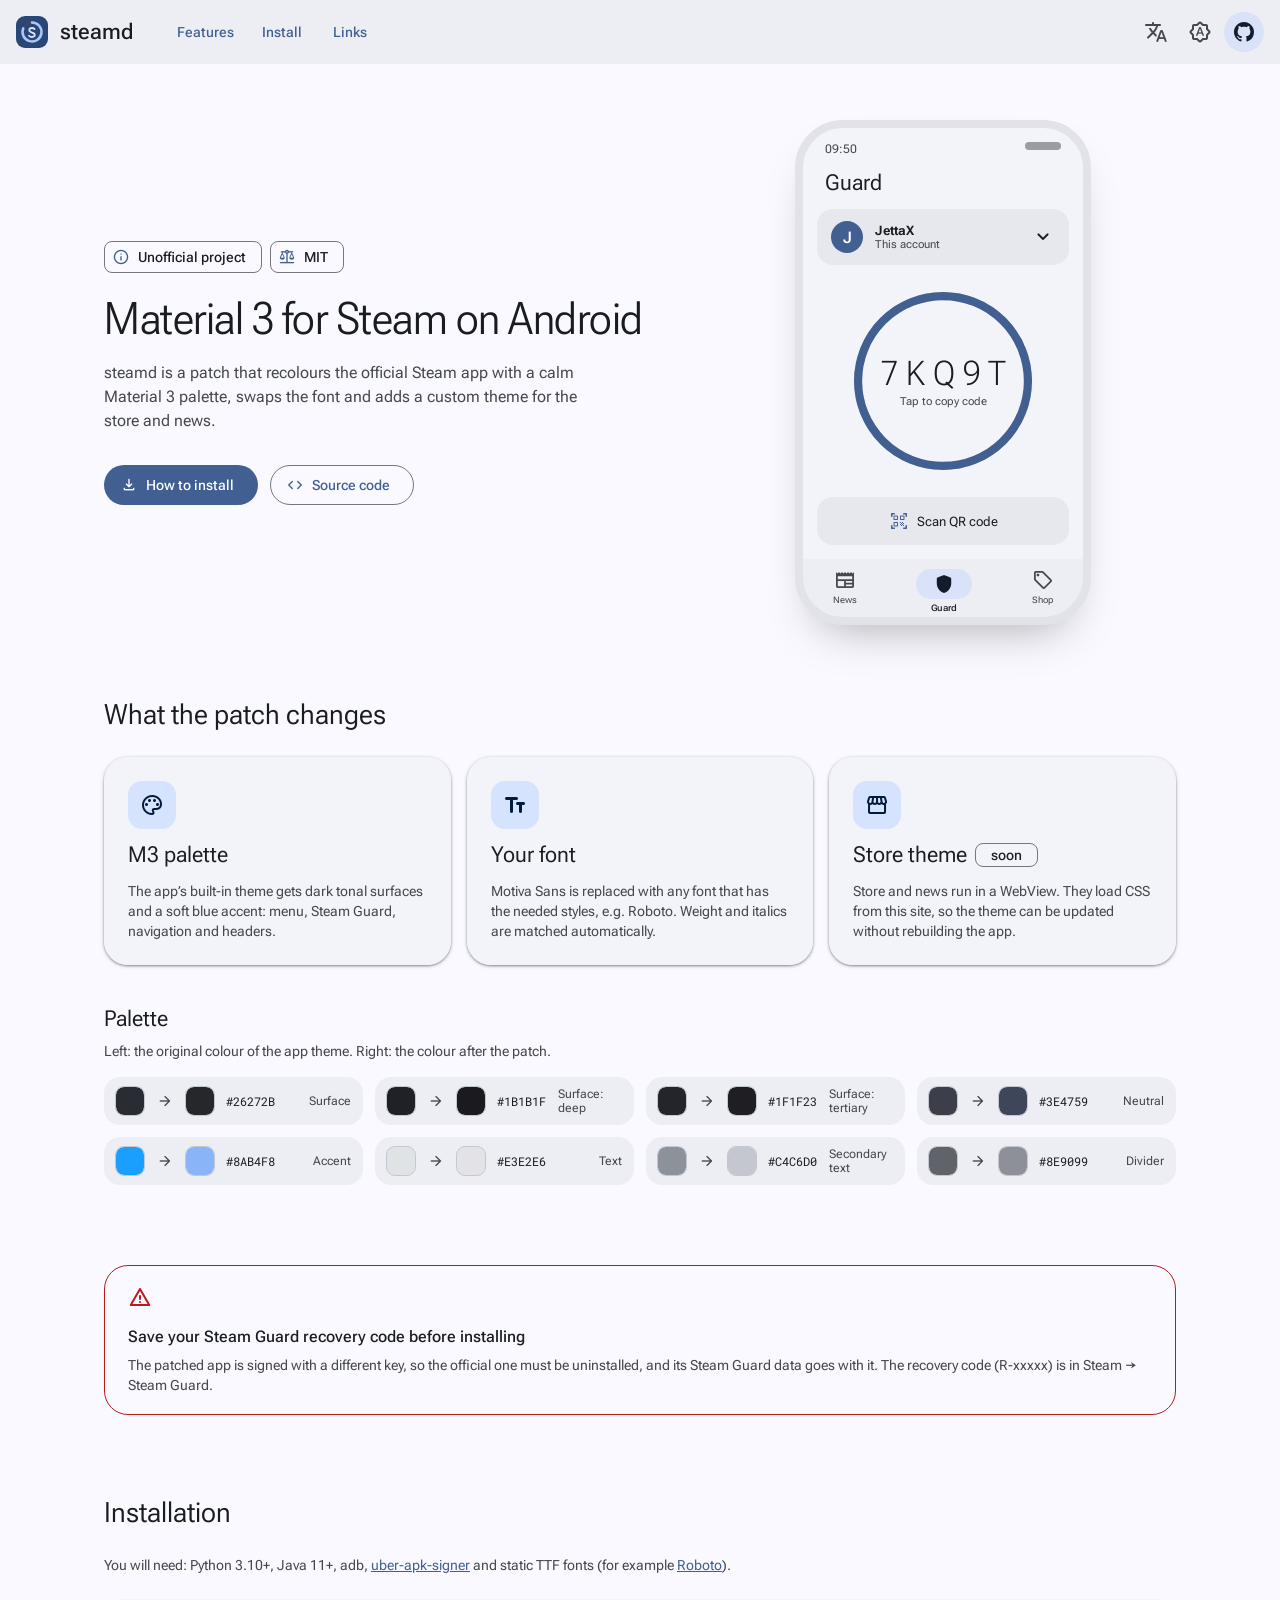
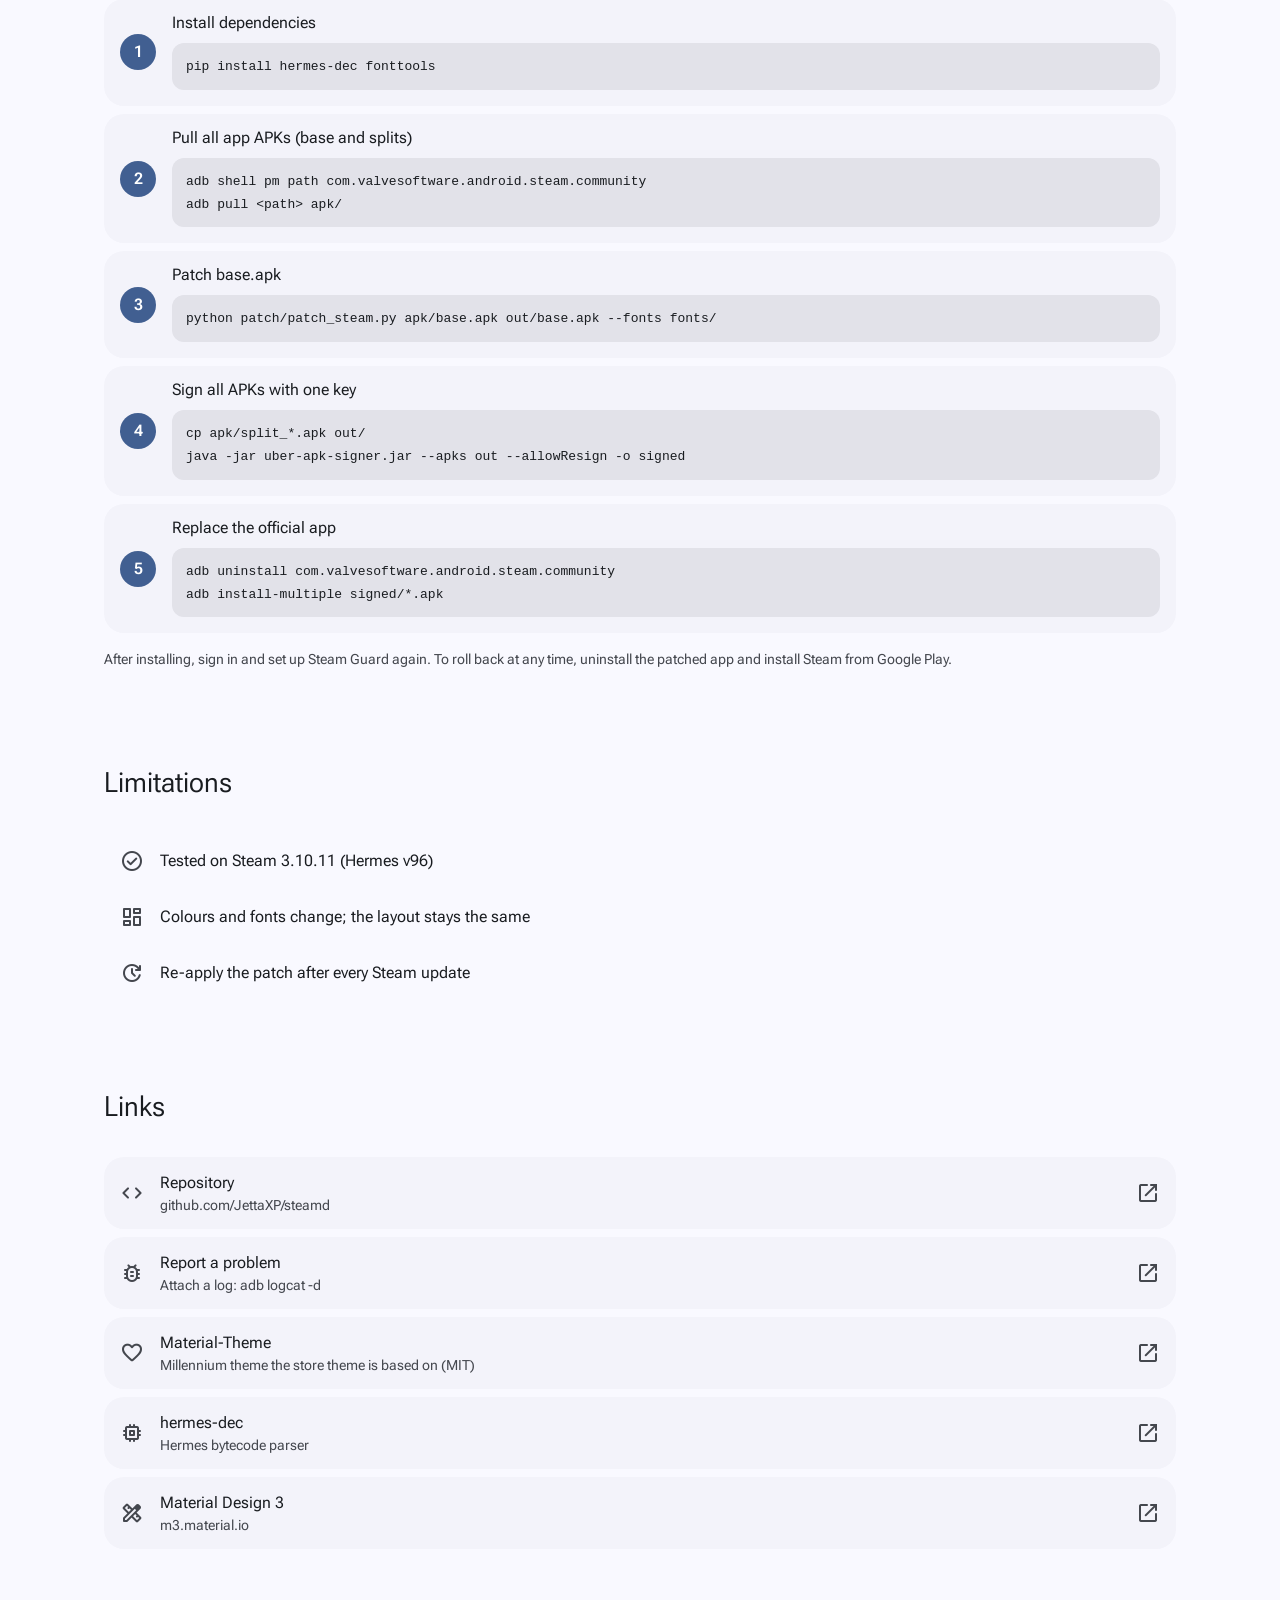
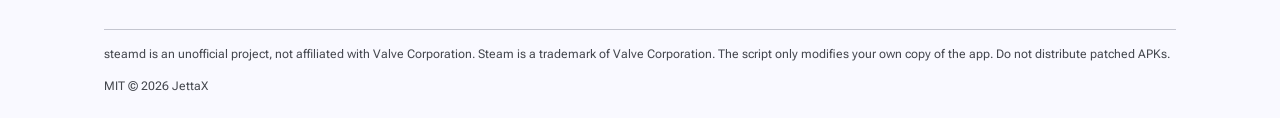
==== index.html @ 38b65659 "Add project website on Material Web components - index.html: hero, features, palette preview, instal" ====
<!doctype html>
<html lang="ru" data-theme="system">
<head>
  <meta charset="utf-8">
  <meta name="viewport" content="width=device-width, initial-scale=1">
  <title>steamd — Material 3 для Steam на Android</title>
  <meta name="description" content="Неофициальный патч темы Material 3 для Android-приложения Steam: палитра, шрифты и тема магазина.">
  <meta name="theme-color" content="#111318" media="(prefers-color-scheme: dark)">
  <meta name="theme-color" content="#f9f9ff" media="(prefers-color-scheme: light)">
  <link rel="icon" href="assets/icon.svg" type="image/svg+xml">

  <link rel="preconnect" href="https://fonts.googleapis.com">
  <link rel="preconnect" href="https://fonts.gstatic.com" crossorigin>
  <link rel="stylesheet" href="https://fonts.googleapis.com/css2?family=Roboto+Flex:opsz,wght@8..144,300..800&family=Roboto+Mono:wght@400;500&display=swap">
  <link rel="stylesheet" href="https://fonts.googleapis.com/css2?family=Material+Symbols+Rounded:opsz,wght,FILL,GRAD@20..48,300..500,0..1,0&display=block">
  <link rel="stylesheet" href="assets/site.css">

  <script>
    // Restore theme and language before first paint
    try {
      var t = localStorage.getItem('steamd-theme'); if (t) document.documentElement.dataset.theme = t;
      var l = localStorage.getItem('steamd-lang') || ((navigator.language || 'ru').slice(0, 2) === 'ru' ? 'ru' : 'en');
      document.documentElement.lang = l;
    } catch (e) {}
  </script>
  <script type="module" src="assets/site.js"></script>
</head>
<body>
  <header class="top-bar">
    <a class="brand" href="#top" aria-label="steamd">
      <img src="assets/icon.svg" alt="" width="32" height="32">
      <span>steamd</span>
    </a>
    <nav class="top-links" aria-label="Sections">
      <md-text-button href="#features" data-i18n="nav.features">Возможности</md-text-button>
      <md-text-button href="#install" data-i18n="nav.install">Установка</md-text-button>
      <md-text-button href="#links" data-i18n="nav.links">Ссылки</md-text-button>
    </nav>
    <div class="top-actions">
      <span class="anchor-wrap">
        <md-icon-button id="lang-btn" data-i18n-label="a11y.lang" aria-label="Язык">
          <md-icon>translate</md-icon>
        </md-icon-button>
        <md-menu id="lang-menu" anchor="lang-btn" positioning="popover">
          <md-menu-item data-lang="ru"><div slot="headline">Русский</div></md-menu-item>
          <md-menu-item data-lang="en"><div slot="headline">English</div></md-menu-item>
        </md-menu>
      </span>
      <span class="anchor-wrap">
        <md-icon-button id="theme-btn" data-i18n-label="a11y.theme" aria-label="Тема">
          <md-icon id="theme-icon">brightness_auto</md-icon>
        </md-icon-button>
        <md-menu id="theme-menu" anchor="theme-btn" positioning="popover">
          <md-menu-item data-theme-value="light"><md-icon slot="start">light_mode</md-icon><div slot="headline" data-i18n="theme.light">Светлая</div></md-menu-item>
          <md-menu-item data-theme-value="dark"><md-icon slot="start">dark_mode</md-icon><div slot="headline" data-i18n="theme.dark">Тёмная</div></md-menu-item>
          <md-menu-item data-theme-value="system"><md-icon slot="start">brightness_auto</md-icon><div slot="headline" data-i18n="theme.system">Как в системе</div></md-menu-item>
        </md-menu>
      </span>
      <md-filled-tonal-icon-button href="https://github.com/JettaXP/steamd" target="_blank" aria-label="GitHub">
        <svg class="gh" viewBox="0 0 16 16" aria-hidden="true"><path d="M8 0C3.58 0 0 3.58 0 8c0 3.54 2.29 6.53 5.47 7.59.4.07.55-.17.55-.38 0-.19-.01-.82-.01-1.49-2.01.37-2.53-.49-2.69-.94-.09-.23-.48-.94-.82-1.13-.28-.15-.68-.52-.01-.53.63-.01 1.08.58 1.23.82.72 1.21 1.87.87 2.33.66.07-.52.28-.87.51-1.07-1.78-.2-3.64-.89-3.64-3.95 0-.87.31-1.59.82-2.15-.08-.2-.36-1.02.08-2.12 0 0 .67-.21 2.2.82.64-.18 1.32-.27 2-.27.68 0 1.36.09 2 .27 1.53-1.04 2.2-.82 2.2-.82.44 1.1.16 1.92.08 2.12.51.56.82 1.27.82 2.15 0 3.07-1.87 3.75-3.65 3.95.29.25.54.73.54 1.48 0 1.07-.01 1.93-.01 2.2 0 .21.15.46.55.38A8.013 8.013 0 0016 8c0-4.42-3.58-8-8-8z"/></svg>
      </md-filled-tonal-icon-button>
    </div>
  </header>

  <main id="top">
    <!-- Hero -->
    <section class="hero">
      <div class="hero-text">
        <div class="chips">
          <md-assist-chip data-i18n="chip.unofficial" label="Неофициальный проект"><md-icon slot="icon">info</md-icon></md-assist-chip>
          <md-assist-chip label="MIT"><md-icon slot="icon">balance</md-icon></md-assist-chip>
        </div>
        <h1 class="md-typescale-display-medium" data-i18n="hero.title">Material 3 для Steam на Android</h1>
        <p class="md-typescale-body-large lead" data-i18n="hero.lead">
          steamd — патч, который перекрашивает официальное приложение Steam в спокойную палитру Material 3, меняет шрифт и подключает свою тему для магазина и новостей.
        </p>
        <div class="actions">
          <md-filled-button href="#install">
            <md-icon slot="icon">download</md-icon><span data-i18n="hero.install">Как установить</span>
          </md-filled-button>
          <md-outlined-button href="https://github.com/JettaXP/steamd" target="_blank">
            <md-icon slot="icon">code</md-icon><span data-i18n="hero.source">Исходный код</span>
          </md-outlined-button>
        </div>
      </div>

      <!-- Illustration: a phone drawn with M3 surfaces (no third-party assets) -->
      <div class="hero-art" aria-hidden="true">
        <div class="phone">
          <div class="phone-status"><span>09:50</span><span class="dots"></span></div>
          <div class="phone-title">Guard</div>
          <div class="phone-account">
            <span class="avatar">J</span>
            <span class="acc-text"><b>JettaX</b><small data-i18n="art.account">Этот аккаунт</small></span>
            <md-icon>expand_more</md-icon>
          </div>
          <div class="ring">
            <svg viewBox="0 0 120 120"><circle class="track" cx="60" cy="60" r="52"/><circle class="progress" cx="60" cy="60" r="52"/></svg>
            <div class="code"><span id="demo-code">7KQ9T</span><small data-i18n="art.copy">Нажмите, чтобы скопировать</small></div>
          </div>
          <div class="phone-action"><md-icon>qr_code_scanner</md-icon><span data-i18n="art.scan">Сканировать QR-код</span></div>
          <div class="phone-nav">
            <span><md-icon>newspaper</md-icon><small data-i18n="art.news">Новости</small></span>
            <span class="active"><i><md-icon>shield</md-icon></i><small>Guard</small></span>
            <span><md-icon>sell</md-icon><small data-i18n="art.shop">Магазин</small></span>
          </div>
        </div>
      </div>
    </section>

    <!-- Features -->
    <section id="features" class="section">
      <h2 class="md-typescale-headline-medium" data-i18n="features.title">Что меняет патч</h2>
      <div class="grid">
        <md-elevated-card class="feature">
          <md-icon class="feature-icon">palette</md-icon>
          <h3 class="md-typescale-title-large" data-i18n="f1.title">Палитра M3</h3>
          <p class="md-typescale-body-medium" data-i18n="f1.text">Встроенная тема приложения получает тёмные поверхности и мягкий голубой акцент. Меняются меню, Steam Guard, навигация и шапки.</p>
        </md-elevated-card>
        <md-elevated-card class="feature">
          <md-icon class="feature-icon">text_fields</md-icon>
          <h3 class="md-typescale-title-large" data-i18n="f2.title">Свой шрифт</h3>
          <p class="md-typescale-body-medium" data-i18n="f2.text">Motiva Sans заменяется любым шрифтом с нужными начертаниями, например Roboto. Насыщенность и курсив подбираются автоматически.</p>
        </md-elevated-card>
        <md-elevated-card class="feature">
          <md-icon class="feature-icon">storefront</md-icon>
          <h3 class="md-typescale-title-large"><span data-i18n="f3.title">Тема магазина</span> <md-assist-chip class="soon" data-i18n="f3.soon" label="скоро"></md-assist-chip></h3>
          <p class="md-typescale-body-medium" data-i18n="f3.text">Магазин и новости открываются в WebView. В них подгружается CSS с этого сайта, поэтому тему можно обновлять без пересборки приложения.</p>
        </md-elevated-card>
      </div>

      <h3 class="md-typescale-title-large sub" data-i18n="palette.title">Палитра</h3>
      <p class="md-typescale-body-medium muted" data-i18n="palette.text">Слева исходный цвет темы приложения, справа цвет после патча.</p>
      <div class="palette" id="palette"></div>
    </section>

    <!-- Warning -->
    <section class="section">
      <md-outlined-card class="warning">
        <md-icon>warning</md-icon>
        <div>
          <h3 class="md-typescale-title-medium" data-i18n="warn.title">Перед установкой запишите код восстановления Steam Guard</h3>
          <p class="md-typescale-body-medium" data-i18n="warn.text">Пропатченное приложение подписано другим ключом, поэтому официальное нужно удалить. Вместе с ним удаляются данные Steam Guard. Код восстановления (R-xxxxx) находится в Steam → Steam Guard.</p>
        </div>
      </md-outlined-card>
    </section>

    <!-- Install -->
    <section id="install" class="section">
      <h2 class="md-typescale-headline-medium" data-i18n="install.title">Установка</h2>
      <p class="md-typescale-body-medium muted">
        <span data-i18n="install.req">Понадобятся:</span>
        Python 3.10+, Java 11+, adb, <a href="https://github.com/patrickfav/uber-apk-signer/releases" target="_blank">uber-apk-signer</a>
        <span data-i18n="install.fonts">и статические TTF-шрифты (например,</span>
        <a href="https://fonts.google.com/specimen/Roboto" target="_blank">Roboto</a>).
      </p>
      <md-list class="steps">
        <md-list-item>
          <span slot="start" class="step-num">1</span>
          <div slot="headline" data-i18n="s1">Установить зависимости</div>
          <pre slot="supporting-text"><code>pip install hermes-dec fonttools</code></pre>
        </md-list-item>
        <md-list-item>
          <span slot="start" class="step-num">2</span>
          <div slot="headline" data-i18n="s2">Скачать все APK приложения (base и split)</div>
          <pre slot="supporting-text"><code>adb shell pm path com.valvesoftware.android.steam.community
adb pull &lt;path&gt; apk/</code></pre>
        </md-list-item>
        <md-list-item>
          <span slot="start" class="step-num">3</span>
          <div slot="headline" data-i18n="s3">Пропатчить base.apk</div>
          <pre slot="supporting-text"><code>python patch/patch_steam.py apk/base.apk out/base.apk --fonts fonts/</code></pre>
        </md-list-item>
        <md-list-item>
          <span slot="start" class="step-num">4</span>
          <div slot="headline" data-i18n="s4">Подписать все APK одним ключом</div>
          <pre slot="supporting-text"><code>cp apk/split_*.apk out/
java -jar uber-apk-signer.jar --apks out --allowResign -o signed</code></pre>
        </md-list-item>
        <md-list-item>
          <span slot="start" class="step-num">5</span>
          <div slot="headline" data-i18n="s5">Заменить официальное приложение</div>
          <pre slot="supporting-text"><code>adb uninstall com.valvesoftware.android.steam.community
adb install-multiple signed/*.apk</code></pre>
        </md-list-item>
      </md-list>
      <p class="md-typescale-body-medium muted" data-i18n="install.after">После установки войдите в аккаунт и заново привяжите Steam Guard. Откатиться можно в любой момент: удалите пропатченное приложение и установите Steam из Google Play.</p>
    </section>

    <!-- Limits -->
    <section class="section">
      <h2 class="md-typescale-headline-medium" data-i18n="limits.title">Ограничения</h2>
      <md-list class="plain">
        <md-list-item><md-icon slot="start">check_circle</md-icon><div slot="headline" data-i18n="l1">Проверено на Steam 3.10.11 (Hermes v96)</div></md-list-item>
        <md-list-item><md-icon slot="start">dashboard</md-icon><div slot="headline" data-i18n="l2">Меняются цвета и шрифты, расположение элементов остаётся прежним</div></md-list-item>
        <md-list-item><md-icon slot="start">update</md-icon><div slot="headline" data-i18n="l3">После обновления Steam патч нужно применить заново</div></md-list-item>
      </md-list>
    </section>

    <!-- Links -->
    <section id="links" class="section">
      <h2 class="md-typescale-headline-medium" data-i18n="links.title">Ссылки</h2>
      <md-list class="links">
        <md-list-item type="link" href="https://github.com/JettaXP/steamd" target="_blank">
          <md-icon slot="start">code</md-icon>
          <div slot="headline" data-i18n="ln1.t">Репозиторий</div>
          <div slot="supporting-text">github.com/JettaXP/steamd</div>
          <md-icon slot="end">open_in_new</md-icon>
        </md-list-item>
        <md-list-item type="link" href="https://github.com/JettaXP/steamd/issues" target="_blank">
          <md-icon slot="start">bug_report</md-icon>
          <div slot="headline" data-i18n="ln2.t">Сообщить о проблеме</div>
          <div slot="supporting-text" data-i18n="ln2.s">Приложите лог: adb logcat -d</div>
          <md-icon slot="end">open_in_new</md-icon>
        </md-list-item>
        <md-list-item type="link" href="https://github.com/kuska1/Material-Theme" target="_blank">
          <md-icon slot="start">favorite</md-icon>
          <div slot="headline">Material-Theme</div>
          <div slot="supporting-text" data-i18n="ln3.s">Тема для Millennium, основа темы магазина (MIT)</div>
          <md-icon slot="end">open_in_new</md-icon>
        </md-list-item>
        <md-list-item type="link" href="https://github.com/P1sec/hermes-dec" target="_blank">
          <md-icon slot="start">memory</md-icon>
          <div slot="headline">hermes-dec</div>
          <div slot="supporting-text" data-i18n="ln4.s">Разбор байткода Hermes</div>
          <md-icon slot="end">open_in_new</md-icon>
        </md-list-item>
        <md-list-item type="link" href="https://m3.material.io" target="_blank">
          <md-icon slot="start">design_services</md-icon>
          <div slot="headline">Material Design 3</div>
          <div slot="supporting-text">m3.material.io</div>
          <md-icon slot="end">open_in_new</md-icon>
        </md-list-item>
      </md-list>
    </section>
  </main>

  <footer class="footer">
    <md-divider></md-divider>
    <p class="md-typescale-body-small" data-i18n="footer">
      steamd — неофициальный проект, не связан с Valve Corporation. Steam является товарным знаком Valve Corporation.
      Скрипт меняет только вашу собственную копию приложения. Не распространяйте пропатченные APK.
    </p>
    <p class="md-typescale-body-small">MIT © 2026 JettaX</p>
  </footer>
</body>
</html>
---- assets/site.css ----
/* ---------- M3 colour tokens (seed #415F91) ---------- */
:root {
  --md-sys-color-primary: #415f91;
  --md-sys-color-on-primary: #ffffff;
  --md-sys-color-primary-container: #d6e3ff;
  --md-sys-color-on-primary-container: #001b3e;
  --md-sys-color-secondary: #565f71;
  --md-sys-color-on-secondary: #ffffff;
  --md-sys-color-secondary-container: #dae2f9;
  --md-sys-color-on-secondary-container: #131c2b;
  --md-sys-color-tertiary: #705575;
  --md-sys-color-tertiary-container: #fad8fd;
  --md-sys-color-on-tertiary-container: #28132e;
  --md-sys-color-error: #ba1a1a;
  --md-sys-color-error-container: #ffdad6;
  --md-sys-color-on-error-container: #410002;
  --md-sys-color-background: #f9f9ff;
  --md-sys-color-on-background: #191c20;
  --md-sys-color-surface: #f9f9ff;
  --md-sys-color-on-surface: #191c20;
  --md-sys-color-surface-variant: #e0e2ec;
  --md-sys-color-on-surface-variant: #44474e;
  --md-sys-color-outline: #74777f;
  --md-sys-color-outline-variant: #c4c6d0;
  --md-sys-color-surface-container-lowest: #ffffff;
  --md-sys-color-surface-container-low: #f3f3fa;
  --md-sys-color-surface-container: #ededf4;
  --md-sys-color-surface-container-high: #e7e8ee;
  --md-sys-color-surface-container-highest: #e2e2e9;
  --md-sys-color-inverse-surface: #2e3036;
  --md-sys-color-inverse-on-surface: #f0f0f7;
  --md-sys-color-shadow: #000000;
  color-scheme: light;
}

/* Dark tokens: explicit dark, or "system" while the OS is dark */
:root[data-theme="dark"] { color-scheme: dark; }
@media (prefers-color-scheme: dark) { :root[data-theme="system"] { color-scheme: dark; } }

:root[data-theme="dark"] {
  --md-sys-color-primary: #aac7ff;
  --md-sys-color-on-primary: #0a305f;
  --md-sys-color-primary-container: #284777;
  --md-sys-color-on-primary-container: #d6e3ff;
  --md-sys-color-secondary: #bec6dc;
  --md-sys-color-on-secondary: #283141;
  --md-sys-color-secondary-container: #3e4759;
  --md-sys-color-on-secondary-container: #dae2f9;
  --md-sys-color-tertiary: #ddbce0;
  --md-sys-color-tertiary-container: #573e5c;
  --md-sys-color-on-tertiary-container: #fad8fd;
  --md-sys-color-error: #ffb4ab;
  --md-sys-color-error-container: #93000a;
  --md-sys-color-on-error-container: #ffdad6;
  --md-sys-color-background: #111318;
  --md-sys-color-on-background: #e2e2e9;
  --md-sys-color-surface: #111318;
  --md-sys-color-on-surface: #e2e2e9;
  --md-sys-color-surface-variant: #44474e;
  --md-sys-color-on-surface-variant: #c4c6d0;
  --md-sys-color-outline: #8e9099;
  --md-sys-color-outline-variant: #44474e;
  --md-sys-color-surface-container-lowest: #0c0e13;
  --md-sys-color-surface-container-low: #191c20;
  --md-sys-color-surface-container: #1d2024;
  --md-sys-color-surface-container-high: #282a2f;
  --md-sys-color-surface-container-highest: #33353a;
  --md-sys-color-inverse-surface: #e2e2e9;
  --md-sys-color-inverse-on-surface: #2e3036;
}
@media (prefers-color-scheme: dark) {
  :root[data-theme="system"] {
    --md-sys-color-primary: #aac7ff;
    --md-sys-color-on-primary: #0a305f;
    --md-sys-color-primary-container: #284777;
    --md-sys-color-on-primary-container: #d6e3ff;
    --md-sys-color-secondary: #bec6dc;
    --md-sys-color-on-secondary: #283141;
    --md-sys-color-secondary-container: #3e4759;
    --md-sys-color-on-secondary-container: #dae2f9;
    --md-sys-color-tertiary: #ddbce0;
    --md-sys-color-tertiary-container: #573e5c;
    --md-sys-color-on-tertiary-container: #fad8fd;
    --md-sys-color-error: #ffb4ab;
    --md-sys-color-error-container: #93000a;
    --md-sys-color-on-error-container: #ffdad6;
    --md-sys-color-background: #111318;
    --md-sys-color-on-background: #e2e2e9;
    --md-sys-color-surface: #111318;
    --md-sys-color-on-surface: #e2e2e9;
    --md-sys-color-surface-variant: #44474e;
    --md-sys-color-on-surface-variant: #c4c6d0;
    --md-sys-color-outline: #8e9099;
    --md-sys-color-outline-variant: #44474e;
    --md-sys-color-surface-container-lowest: #0c0e13;
    --md-sys-color-surface-container-low: #191c20;
    --md-sys-color-surface-container: #1d2024;
    --md-sys-color-surface-container-high: #282a2f;
    --md-sys-color-surface-container-highest: #33353a;
    --md-sys-color-inverse-surface: #e2e2e9;
    --md-sys-color-inverse-on-surface: #2e3036;
  }
}

/* ---------- Typography ---------- */
:root {
  --md-ref-typeface-brand: 'Roboto Flex', system-ui, sans-serif;
  --md-ref-typeface-plain: 'Roboto Flex', system-ui, sans-serif;
  --md-icon-font: 'Material Symbols Rounded';
}

* { box-sizing: border-box; }
html { scroll-behavior: smooth; scroll-padding-top: 80px; }
body {
  margin: 0;
  background: var(--md-sys-color-surface);
  color: var(--md-sys-color-on-surface);
  font-family: var(--md-ref-typeface-plain);
  -webkit-font-smoothing: antialiased;
  transition: background-color .25s, color .25s;
}
a { color: var(--md-sys-color-primary); }
h1, h2, h3, p { margin: 0; }
md-icon { font-variation-settings: 'FILL' 0, 'wght' 400; }

/* hide components until defined to avoid a flash of raw markup */
:not(:defined) { visibility: hidden; }

/* ---------- Top bar ---------- */
.top-bar {
  position: sticky; top: 0; z-index: 10;
  display: flex; align-items: center; gap: 8px;
  height: 64px; padding: 0 16px;
  background: var(--md-sys-color-surface-container);
  color: var(--md-sys-color-on-surface);
}
.brand {
  display: flex; align-items: center; gap: 12px;
  color: inherit; text-decoration: none;
  font: 500 22px/1 var(--md-ref-typeface-brand);
}
.top-links { display: flex; gap: 4px; margin-left: 24px; }
.top-actions { display: flex; align-items: center; gap: 4px; margin-left: auto; }
.anchor-wrap { position: relative; }
.gh { width: 20px; height: 20px; fill: currentColor; }

/* ---------- Layout ---------- */
main { max-width: 1120px; margin: 0 auto; padding: 0 24px; }
.section { padding: 40px 0; }
.section > h2 { margin-bottom: 24px; }
.sub { margin: 40px 0 8px; }
.muted { color: var(--md-sys-color-on-surface-variant); margin-bottom: 16px; }

/* ---------- Hero ---------- */
.hero {
  display: grid; grid-template-columns: 1.2fr 1fr; gap: 48px; align-items: center;
  padding: 64px 0 40px;
}
.hero h1 { margin: 20px 0 16px; letter-spacing: -0.5px; }
.lead { color: var(--md-sys-color-on-surface-variant); max-width: 56ch; }
.chips { display: flex; flex-wrap: wrap; gap: 8px; }
.actions { display: flex; flex-wrap: wrap; gap: 12px; margin-top: 32px; }

.hero-art { display: flex; justify-content: center; }
.phone {
  width: 280px; padding: 14px 14px 10px;
  border-radius: 40px;
  background: var(--md-sys-color-surface-container-low);
  outline: 8px solid var(--md-sys-color-surface-container-highest);
  box-shadow: 0 24px 48px -16px rgb(0 0 0 / .35);
  display: flex; flex-direction: column; gap: 14px;
  color: var(--md-sys-color-on-surface);
}
.phone-status { display: flex; justify-content: space-between; font-size: 12px; padding: 0 8px; color: var(--md-sys-color-on-surface-variant); }
.phone-status .dots { width: 36px; height: 8px; border-radius: 4px; background: var(--md-sys-color-on-surface-variant); opacity: .5; }
.phone-title { font-size: 22px; padding: 0 8px; }
.phone-account {
  display: flex; align-items: center; gap: 12px; padding: 12px 14px;
  border-radius: 16px; background: var(--md-sys-color-surface-container-high);
}
.avatar {
  width: 32px; height: 32px; border-radius: 50%; display: grid; place-items: center;
  background: var(--md-sys-color-primary); color: var(--md-sys-color-on-primary); font-weight: 600;
}
.acc-text { display: flex; flex-direction: column; font-size: 13px; flex: 1; }
.acc-text small { color: var(--md-sys-color-on-surface-variant); }
.ring { position: relative; width: 196px; height: 196px; margin: 4px auto; }
.ring svg { width: 100%; height: 100%; transform: rotate(-90deg); }
.ring circle { fill: none; stroke-width: 5; stroke-linecap: round; }
.ring .track { stroke: var(--md-sys-color-outline-variant); stroke-dasharray: 2 6; }
.ring .progress {
  stroke: var(--md-sys-color-primary);
  stroke-dasharray: 327; stroke-dashoffset: 0;
  animation: countdown 30s linear infinite;
}
@keyframes countdown { to { stroke-dashoffset: 327; } }
.code { position: absolute; inset: 0; display: grid; place-content: center; text-align: center; }
.code span { font-size: 34px; letter-spacing: 8px; font-weight: 300; padding-left: 8px; }
.code small { font-size: 11px; color: var(--md-sys-color-on-surface-variant); max-width: 130px; margin: 2px auto 0; line-height: 1.3; }
.phone-action {
  display: flex; justify-content: center; align-items: center; gap: 8px;
  padding: 14px; border-radius: 16px; font-size: 13px;
  background: var(--md-sys-color-surface-container-high);
}
.phone-action md-icon { --md-icon-size: 20px; color: var(--md-sys-color-primary); }
.phone-nav {
  display: flex; justify-content: space-around; padding: 10px 0 4px; margin: 0 -14px -10px;
  border-radius: 0 0 32px 32px;
  background: var(--md-sys-color-surface-container);
}
.phone-nav span { display: flex; flex-direction: column; align-items: center; gap: 4px; font-size: 11px; color: var(--md-sys-color-on-surface-variant); }
.phone-nav md-icon { --md-icon-size: 22px; }
.phone-nav i { display: grid; place-items: center; width: 56px; height: 30px; border-radius: 15px; background: var(--md-sys-color-secondary-container); color: var(--md-sys-color-on-secondary-container); }
.phone-nav .active { color: var(--md-sys-color-on-surface); font-weight: 600; }
.phone-nav .active md-icon { font-variation-settings: 'FILL' 1; }

/* ---------- Features ---------- */
.grid { display: grid; grid-template-columns: repeat(3, 1fr); gap: 16px; }
.feature { padding: 24px; display: flex; flex-direction: column; gap: 12px; --md-elevated-card-container-shape: 24px; }
.feature p { color: var(--md-sys-color-on-surface-variant); }
.feature h3 { display: flex; align-items: center; gap: 8px; flex-wrap: wrap; }
.feature-icon {
  width: 48px; height: 48px; border-radius: 14px; display: grid; place-items: center;
  background: var(--md-sys-color-primary-container); color: var(--md-sys-color-on-primary-container);
}
.soon { --md-assist-chip-container-height: 24px; }

/* Palette swatches */
.palette { display: grid; grid-template-columns: repeat(auto-fill, minmax(230px, 1fr)); gap: 12px; }
.swatch {
  display: flex; align-items: center; gap: 12px; padding: 10px 12px;
  border-radius: 16px; background: var(--md-sys-color-surface-container);
  font-family: 'Roboto Mono', monospace; font-size: 12px;
}
.swatch .chip { width: 28px; height: 28px; border-radius: 8px; outline: 1px solid var(--md-sys-color-outline-variant); flex: none; }
.swatch md-icon { --md-icon-size: 18px; color: var(--md-sys-color-on-surface-variant); }
.swatch .name { margin-left: auto; font-family: var(--md-ref-typeface-plain); color: var(--md-sys-color-on-surface-variant); }

/* ---------- Warning ---------- */
.warning {
  display: flex; gap: 16px; padding: 20px 24px; align-items: flex-start;
  --md-outlined-card-container-shape: 24px;
  --md-outlined-card-outline-color: var(--md-sys-color-error);
}
.warning md-icon { color: var(--md-sys-color-error); flex: none; }
.warning p { color: var(--md-sys-color-on-surface-variant); margin-top: 6px; }

/* ---------- Lists ---------- */
md-list { background: transparent; --md-list-container-color: transparent; }
.steps md-list-item, .links md-list-item {
  border-radius: 20px; margin-bottom: 8px;
  background: var(--md-sys-color-surface-container-low);
}
.step-num {
  width: 36px; height: 36px; border-radius: 50%; display: grid; place-items: center;
  background: var(--md-sys-color-primary); color: var(--md-sys-color-on-primary); font-weight: 600;
}
pre {
  margin: 8px 0 4px; padding: 12px 14px; border-radius: 12px; overflow-x: auto;
  background: var(--md-sys-color-surface-container-highest); color: var(--md-sys-color-on-surface);
  font: 13px/1.6 'Roboto Mono', monospace; white-space: pre;
}

/* ---------- Footer ---------- */
.footer { max-width: 1120px; margin: 24px auto 0; padding: 0 24px 32px; color: var(--md-sys-color-on-surface-variant); }
.footer p { margin-top: 16px; }

/* ---------- Responsive ---------- */
@media (max-width: 900px) {
  .hero { grid-template-columns: 1fr; padding-top: 40px; }
  .grid { grid-template-columns: 1fr; }
  .top-links { display: none; }
}
@media (max-width: 480px) {
  main, .footer { padding-left: 16px; padding-right: 16px; }
  .phone { width: 100%; max-width: 280px; }
  .hero h1 { font-size: 36px; line-height: 44px; }
}
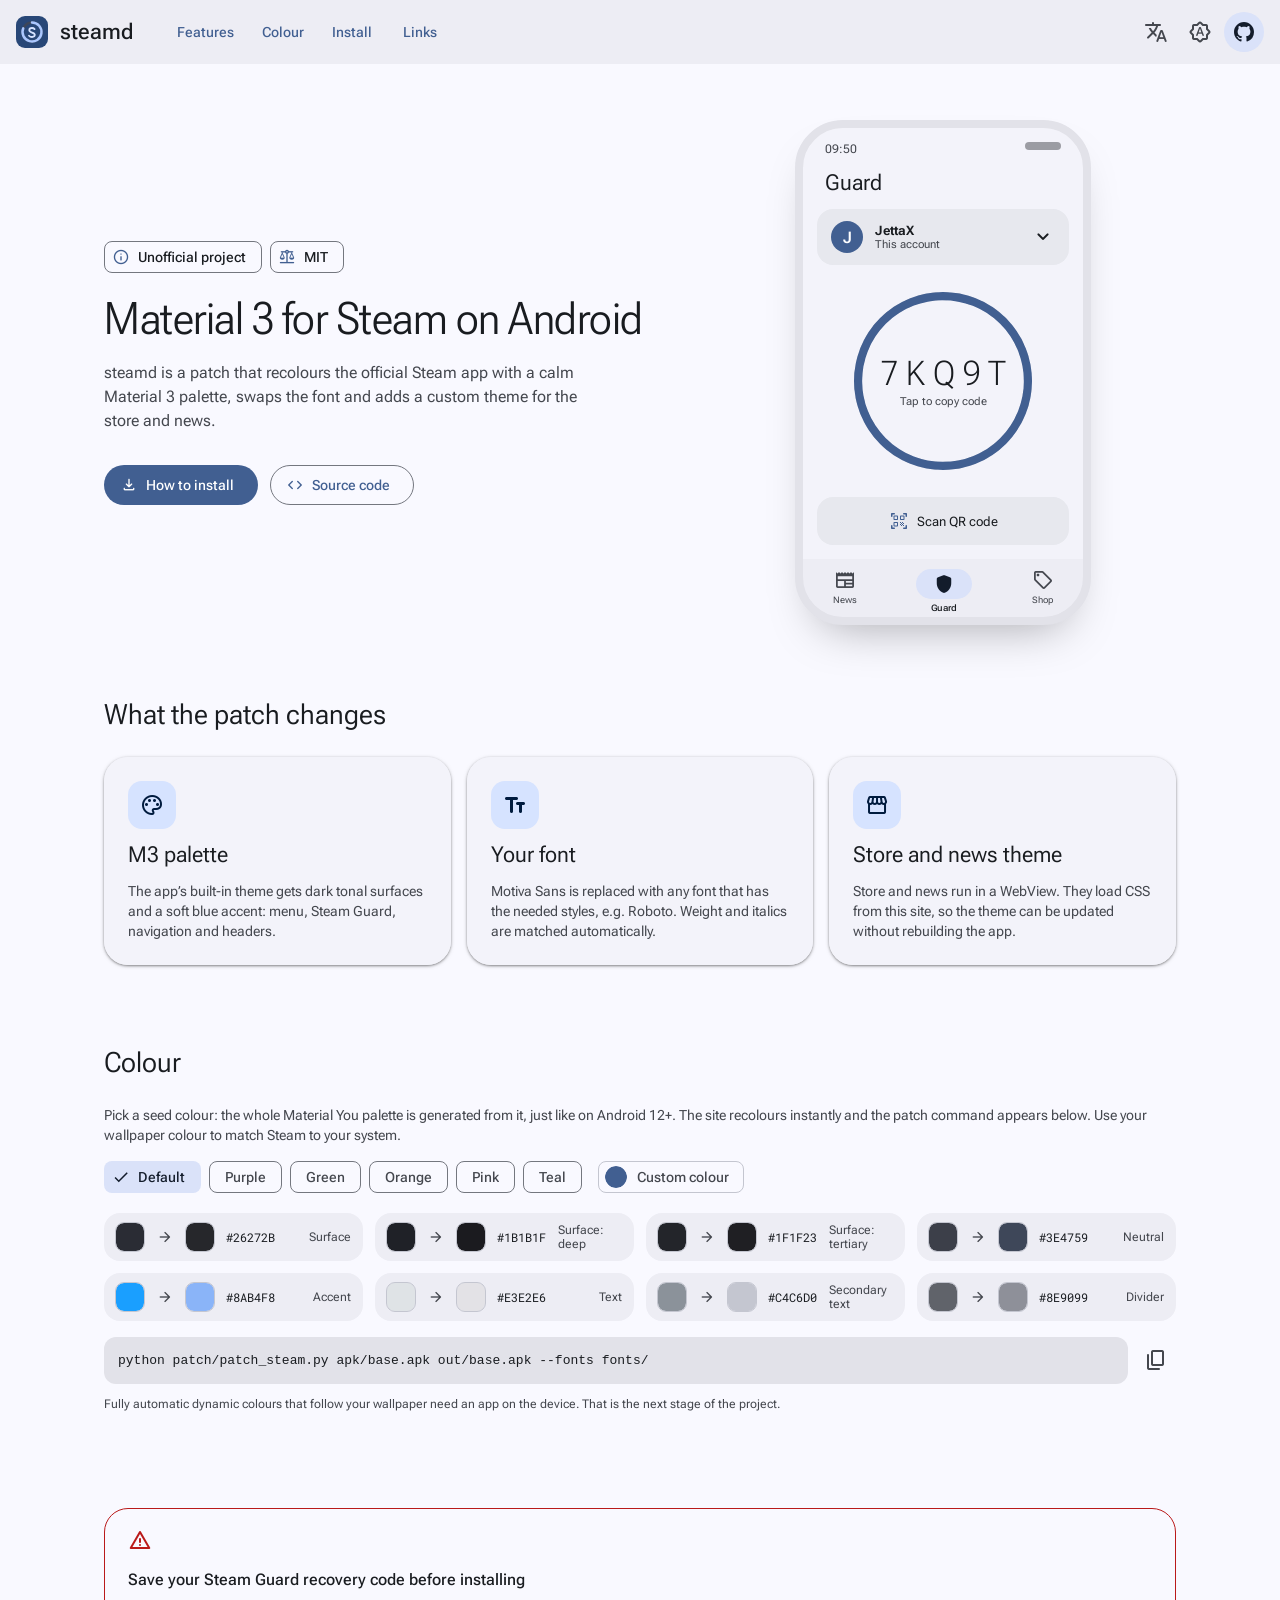
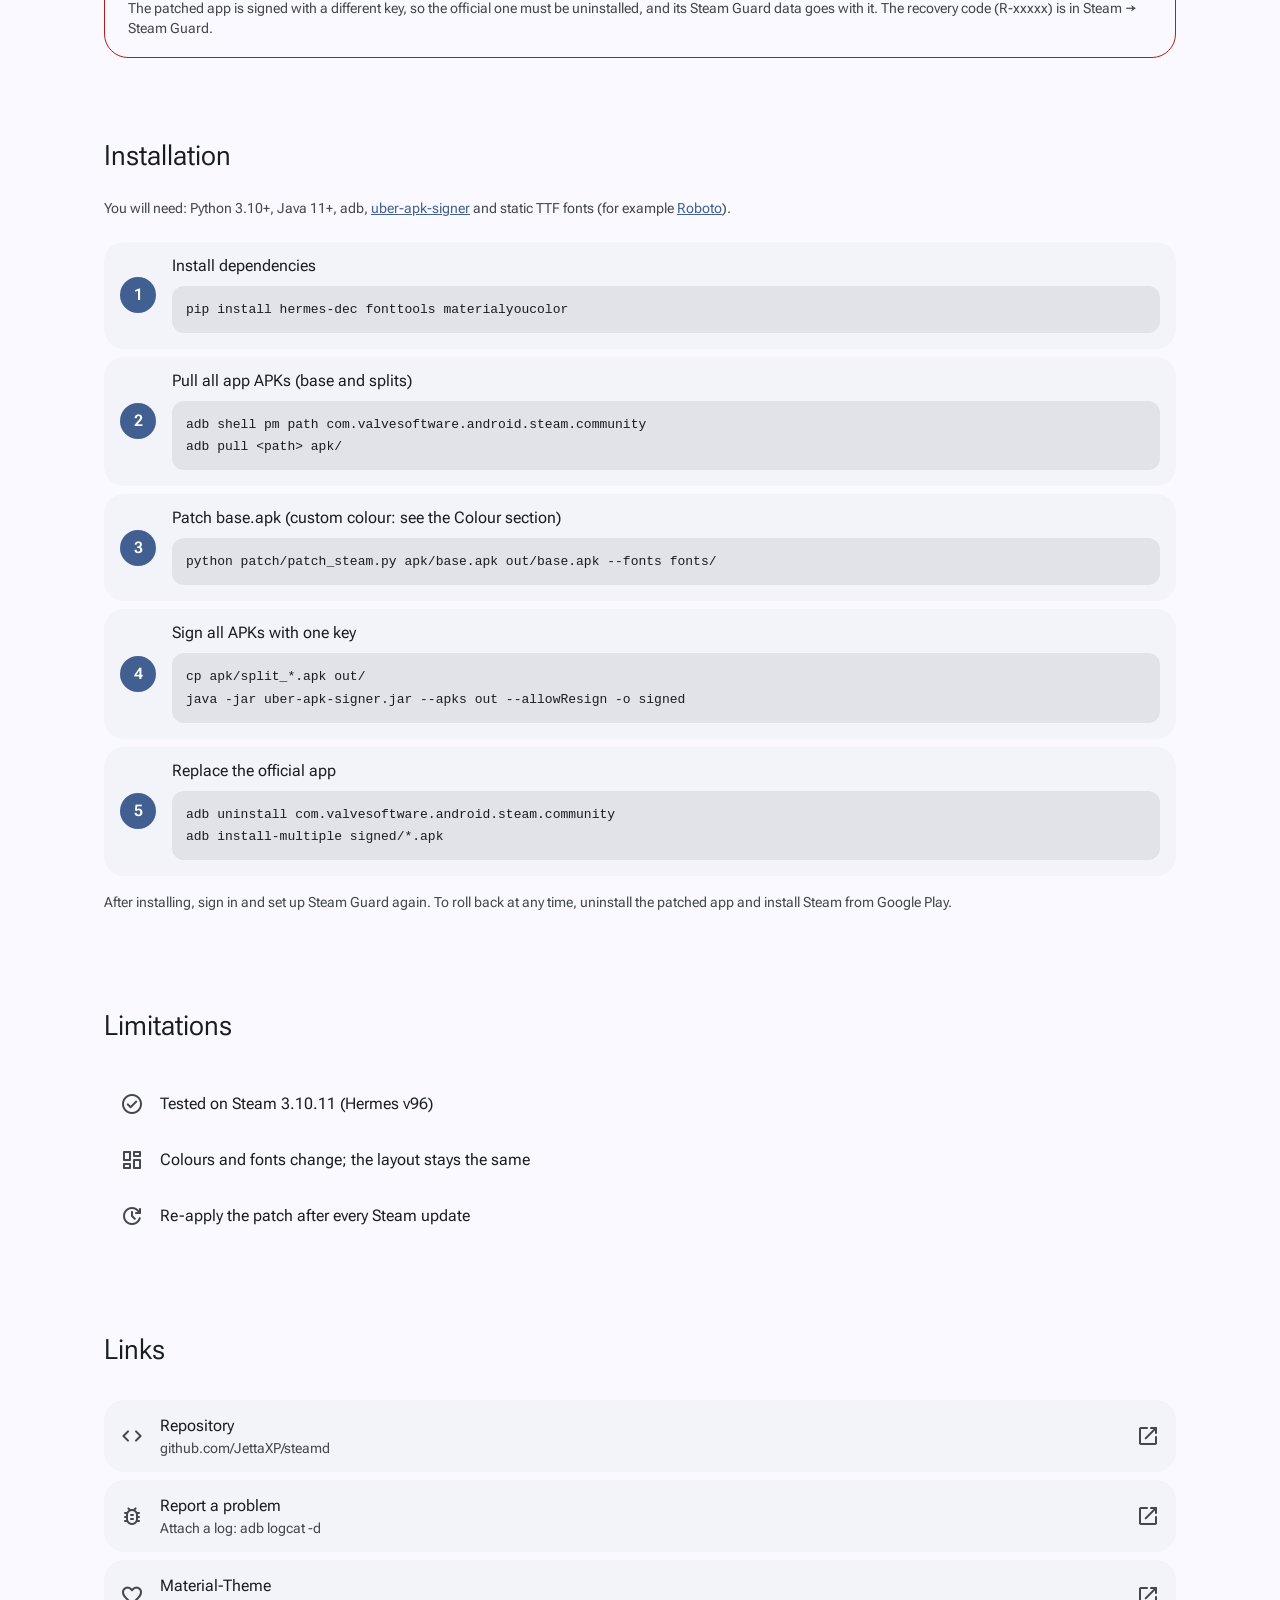
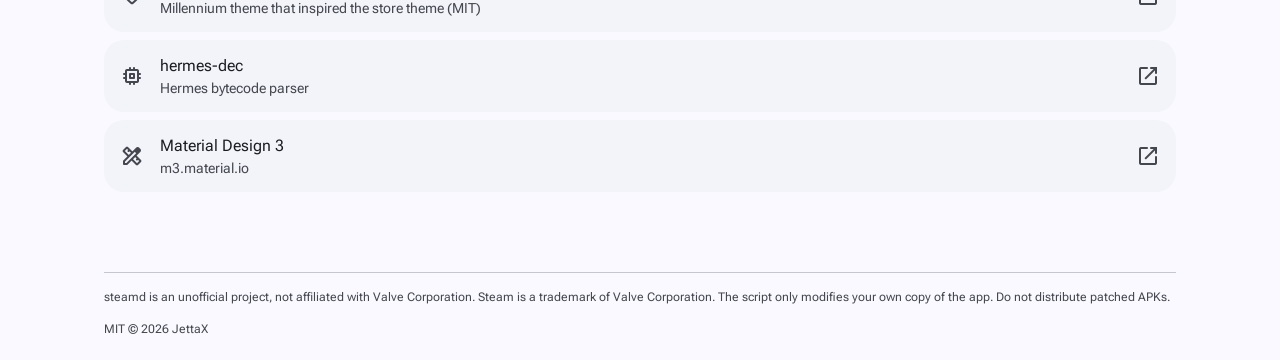
==== commit 273ced60: "Add store/news theme loader, seed colours and colour picker - patch_steam.py: replaces the script th" ====
--- a/index.html
+++ b/index.html
@@ -33,6 +33,7 @@
     </a>
     <nav class="top-links" aria-label="Sections">
       <md-text-button href="#features" data-i18n="nav.features">Возможности</md-text-button>
+      <md-text-button href="#color" data-i18n="nav.color">Цвет</md-text-button>
       <md-text-button href="#install" data-i18n="nav.install">Установка</md-text-button>
       <md-text-button href="#links" data-i18n="nav.links">Ссылки</md-text-button>
     </nav>
@@ -124,14 +125,37 @@
         </md-elevated-card>
         <md-elevated-card class="feature">
           <md-icon class="feature-icon">storefront</md-icon>
-          <h3 class="md-typescale-title-large"><span data-i18n="f3.title">Тема магазина</span> <md-assist-chip class="soon" data-i18n="f3.soon" label="скоро"></md-assist-chip></h3>
+          <h3 class="md-typescale-title-large" data-i18n="f3.title">Тема магазина и новостей</h3>
           <p class="md-typescale-body-medium" data-i18n="f3.text">Магазин и новости открываются в WebView. В них подгружается CSS с этого сайта, поэтому тему можно обновлять без пересборки приложения.</p>
         </md-elevated-card>
       </div>
 
-      <h3 class="md-typescale-title-large sub" data-i18n="palette.title">Палитра</h3>
-      <p class="md-typescale-body-medium muted" data-i18n="palette.text">Слева исходный цвет темы приложения, справа цвет после патча.</p>
+    </section>
+
+    <!-- Colour -->
+    <section id="color" class="section">
+      <h2 class="md-typescale-headline-medium" data-i18n="color.title">Цвет</h2>
+      <p class="md-typescale-body-medium muted" data-i18n="color.text">Выберите цвет-источник: из него генерируется вся палитра Material You, как в Android 12+. Сайт сразу перекрасится, а ниже появится команда для патча. Возьмите цвет обоев, и Steam будет в тон системе.</p>
+      <div class="seed-row">
+        <md-chip-set id="seed-chips">
+          <md-filter-chip data-seed="" data-i18n="seed.default" label="По умолчанию" selected></md-filter-chip>
+          <md-filter-chip data-seed="#6750A4" data-i18n="seed.purple" label="Фиолетовый"></md-filter-chip>
+          <md-filter-chip data-seed="#386A20" data-i18n="seed.green" label="Зелёный"></md-filter-chip>
+          <md-filter-chip data-seed="#B5651D" data-i18n="seed.orange" label="Оранжевый"></md-filter-chip>
+          <md-filter-chip data-seed="#984061" data-i18n="seed.pink" label="Розовый"></md-filter-chip>
+          <md-filter-chip data-seed="#006A6A" data-i18n="seed.teal" label="Бирюзовый"></md-filter-chip>
+        </md-chip-set>
+        <label class="seed-picker">
+          <input type="color" id="seed-input" value="#415f91" aria-label="Seed">
+          <span class="md-typescale-label-large" data-i18n="seed.custom">Свой цвет</span>
+        </label>
+      </div>
       <div class="palette" id="palette"></div>
+      <div class="command">
+        <pre><code id="seed-cmd">python patch/patch_steam.py apk/base.apk out/base.apk --fonts fonts/</code></pre>
+        <md-icon-button id="copy-cmd" data-i18n-label="a11y.copy" aria-label="Копировать"><md-icon>content_copy</md-icon></md-icon-button>
+      </div>
+      <p class="md-typescale-body-small muted note" data-i18n="color.dynamic">Полностью автоматические динамические цвета, которые меняются вместе с обоями, требуют приложения на устройстве. Это следующий этап проекта.</p>
     </section>
 
     <!-- Warning -->
@@ -158,7 +182,7 @@
         <md-list-item>
           <span slot="start" class="step-num">1</span>
           <div slot="headline" data-i18n="s1">Установить зависимости</div>
-          <pre slot="supporting-text"><code>pip install hermes-dec fonttools</code></pre>
+          <pre slot="supporting-text"><code>pip install hermes-dec fonttools materialyoucolor</code></pre>
         </md-list-item>
         <md-list-item>
           <span slot="start" class="step-num">2</span>
@@ -168,7 +192,7 @@
         </md-list-item>
         <md-list-item>
           <span slot="start" class="step-num">3</span>
-          <div slot="headline" data-i18n="s3">Пропатчить base.apk</div>
+          <div slot="headline" data-i18n="s3">Пропатчить base.apk (свой цвет: см. раздел «Цвет»)</div>
           <pre slot="supporting-text"><code>python patch/patch_steam.py apk/base.apk out/base.apk --fonts fonts/</code></pre>
         </md-list-item>
         <md-list-item>
@@ -216,7 +240,7 @@
         <md-list-item type="link" href="https://github.com/kuska1/Material-Theme" target="_blank">
           <md-icon slot="start">favorite</md-icon>
           <div slot="headline">Material-Theme</div>
-          <div slot="supporting-text" data-i18n="ln3.s">Тема для Millennium, основа темы магазина (MIT)</div>
+          <div slot="supporting-text" data-i18n="ln3.s">Тема для Millennium, вдохновившая тему магазина (MIT)</div>
           <md-icon slot="end">open_in_new</md-icon>
         </md-list-item>
         <md-list-item type="link" href="https://github.com/P1sec/hermes-dec" target="_blank">
--- a/assets/site.css
+++ b/assets/site.css
@@ -236,6 +236,24 @@
 .swatch md-icon { --md-icon-size: 18px; color: var(--md-sys-color-on-surface-variant); }
 .swatch .name { margin-left: auto; font-family: var(--md-ref-typeface-plain); color: var(--md-sys-color-on-surface-variant); }
 
+/* ---------- Colour picker ---------- */
+.seed-row { display: flex; flex-wrap: wrap; align-items: center; gap: 12px 16px; margin-bottom: 20px; }
+.seed-picker {
+  display: inline-flex; align-items: center; gap: 10px; cursor: pointer;
+  height: 32px; padding: 0 14px 0 6px; border-radius: 8px;
+  border: 1px solid var(--md-sys-color-outline-variant); color: var(--md-sys-color-on-surface-variant);
+}
+.seed-picker input {
+  width: 22px; height: 22px; padding: 0; border: 0; border-radius: 50%; overflow: hidden;
+  background: none; cursor: pointer;
+}
+.seed-picker input::-webkit-color-swatch-wrapper { padding: 0; }
+.seed-picker input::-webkit-color-swatch { border: 0; border-radius: 50%; }
+.seed-picker input::-moz-color-swatch { border: 0; border-radius: 50%; }
+.command { display: flex; align-items: center; gap: 8px; margin-top: 16px; }
+.command pre { flex: 1; margin: 0; }
+.note { margin-top: 12px; }
+
 /* ---------- Warning ---------- */
 .warning {
   display: flex; gap: 16px; padding: 20px 24px; align-items: flex-start;
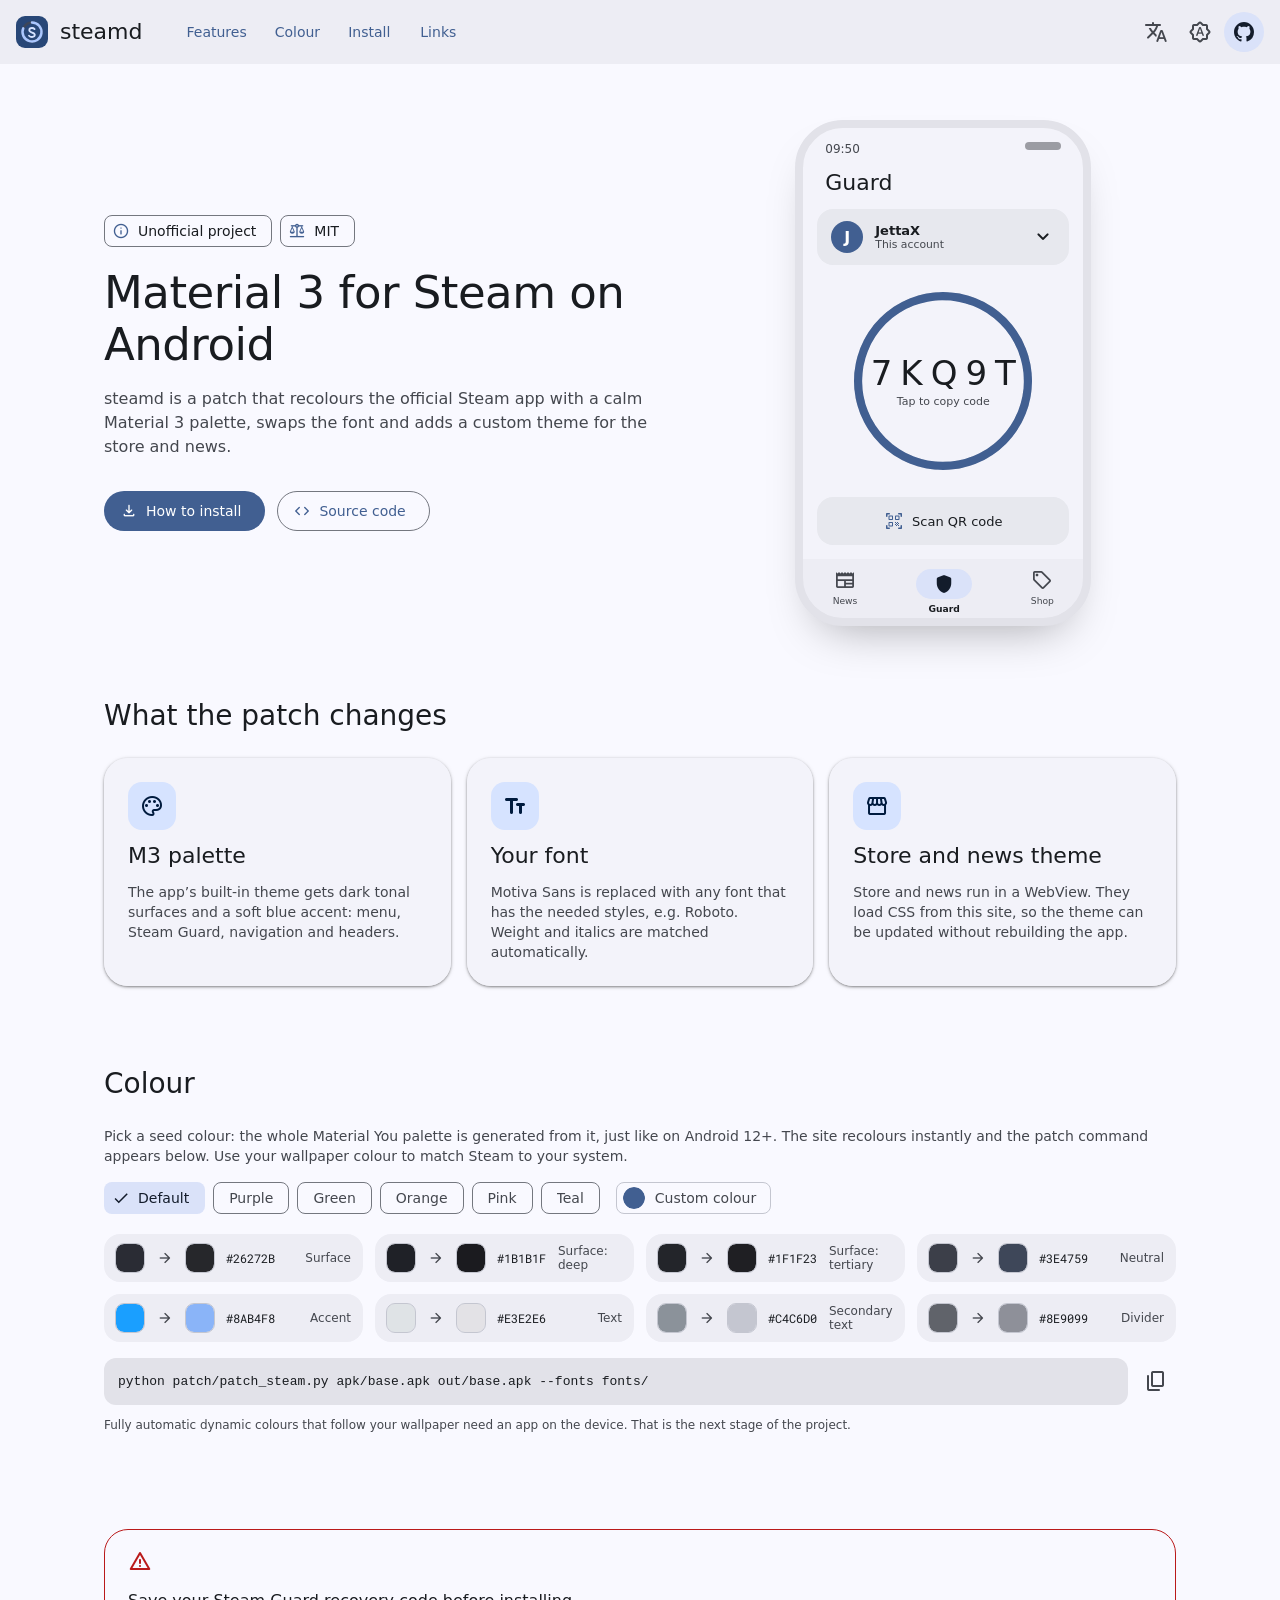
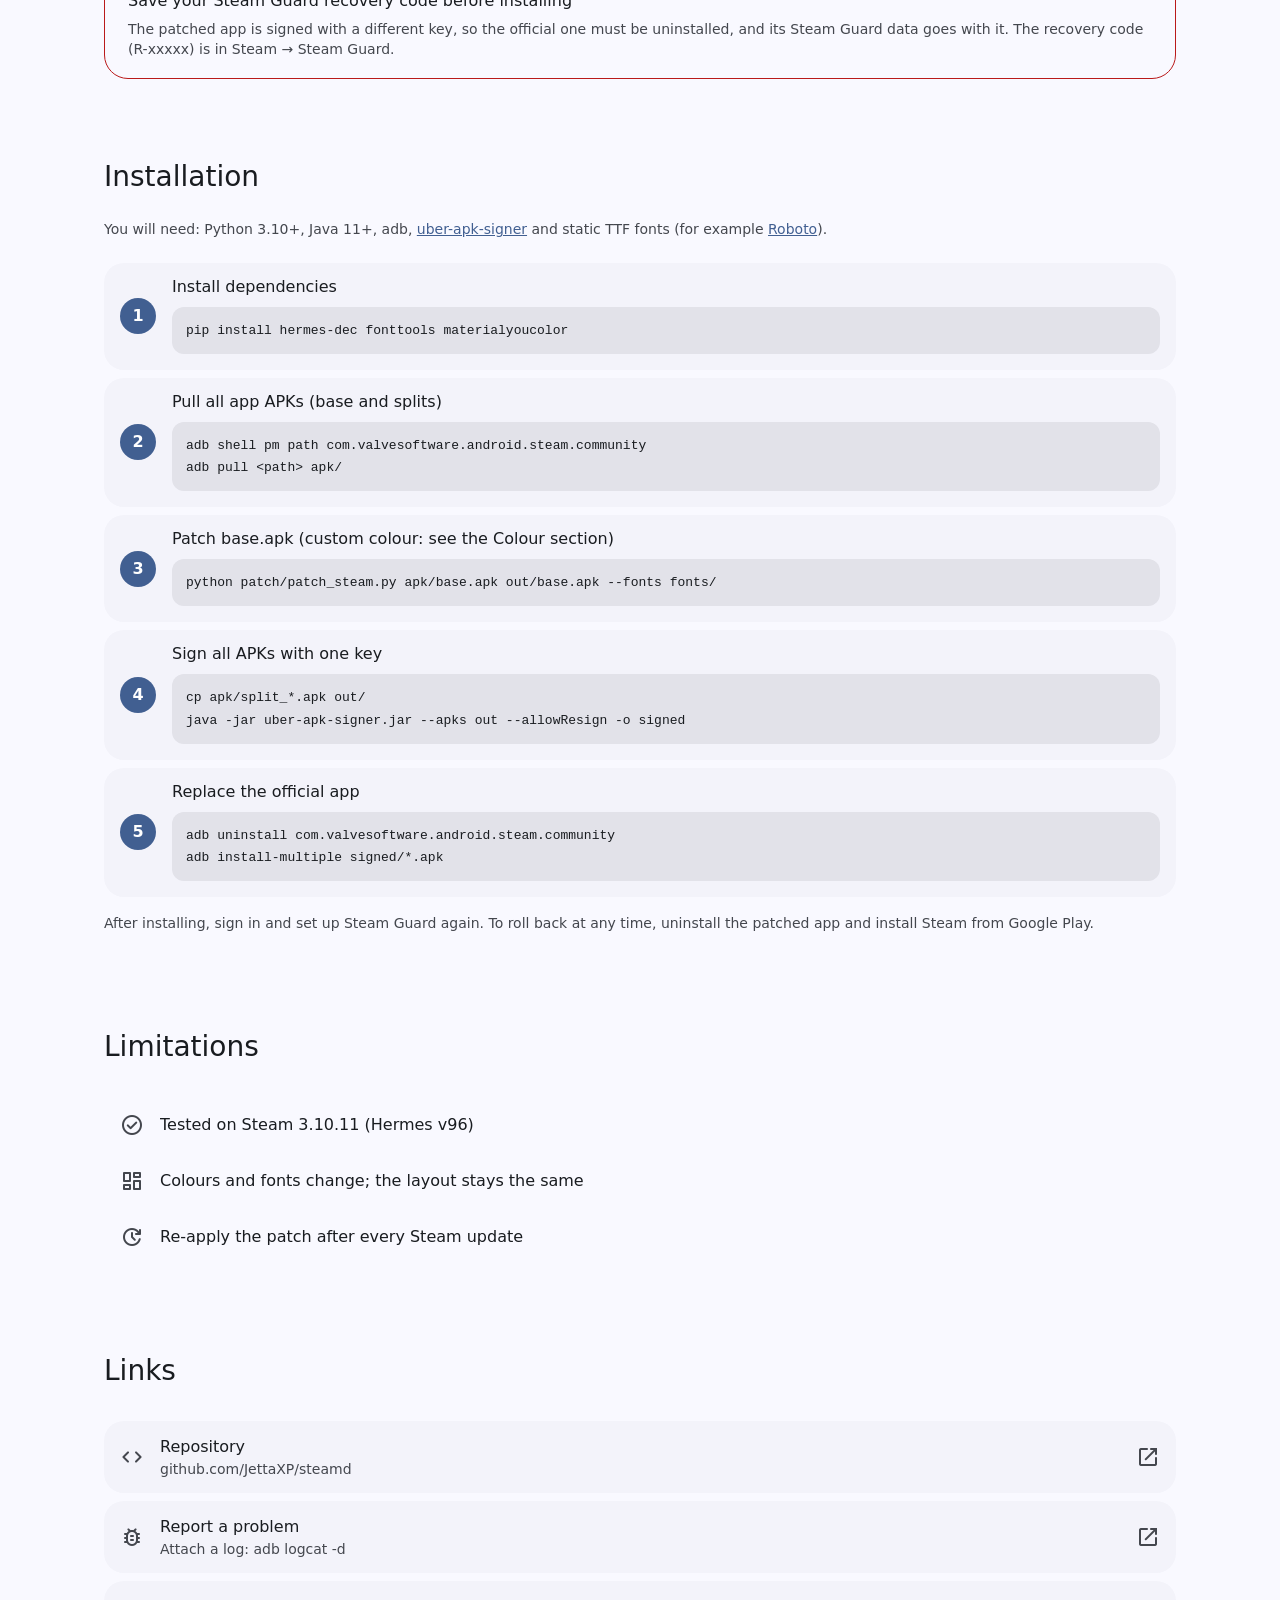
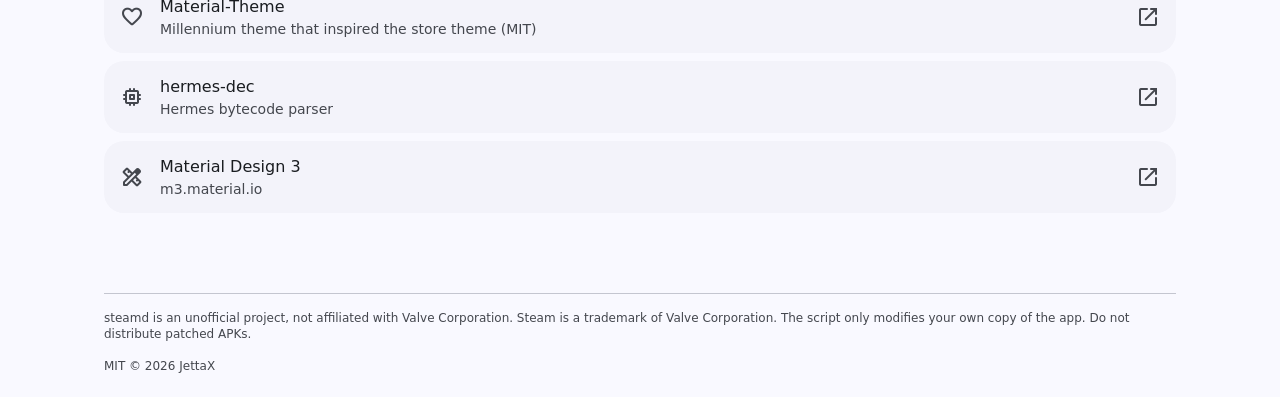
==== commit 22a74444: "Use Google Sans and add an MD3 link preview - Site, 404 page and the store theme use Google Sans (Go" ====
--- a/index.html
+++ b/index.html
@@ -8,15 +8,28 @@
   <meta name="theme-color" content="#111318" media="(prefers-color-scheme: dark)">
   <meta name="theme-color" content="#f9f9ff" media="(prefers-color-scheme: light)">
   <link rel="icon" href="assets/icon.svg" type="image/svg+xml">
+  <meta property="og:type" content="website">
+  <meta property="og:site_name" content="steamd">
+  <meta property="og:url" content="https://steamd.jettax.xyz/">
+  <meta property="og:title" content="steamd — Material 3 для Steam на Android">
+  <meta property="og:description" content="Палитра Material You из обоев, скруглённый интерфейс и тема магазина. Патч прямо на телефоне.">
+  <meta property="og:image" content="https://steamd.jettax.xyz/assets/og.png">
+  <meta property="og:image:width" content="1200">
+  <meta property="og:image:height" content="630">
+  <meta property="og:image:alt" content="steamd: экраны приложения в стиле Material 3">
+  <meta property="og:locale" content="ru_RU">
+  <meta property="og:locale:alternate" content="en_US">
+  <meta name="twitter:card" content="summary_large_image">
+  <meta name="twitter:image" content="https://steamd.jettax.xyz/assets/og.png">
 
   <link rel="preconnect" href="https://fonts.googleapis.com">
   <link rel="preconnect" href="https://fonts.gstatic.com" crossorigin>
-  <link rel="stylesheet" href="https://fonts.googleapis.com/css2?family=Roboto+Flex:opsz,wght@8..144,300..800&family=Roboto+Mono:wght@400;500&display=swap">
+  <link rel="stylesheet" href="https://fonts.googleapis.com/css2?family=Google+Sans:ital,opsz,wght@0,17..18,400..700;1,17..18,400..700&family=Roboto+Mono:wght@400;500&display=swap">
   <link rel="stylesheet" href="https://fonts.googleapis.com/css2?family=Material+Symbols+Rounded:opsz,wght,FILL,GRAD@20..48,300..500,0..1,0&display=block">
   <link rel="stylesheet" href="assets/site.css">
 
   <script>
-    // Restore theme and language before first paint
+
     try {
       var t = localStorage.getItem('steamd-theme'); if (t) document.documentElement.dataset.theme = t;
       var l = localStorage.getItem('steamd-lang') || ((navigator.language || 'ru').slice(0, 2) === 'ru' ? 'ru' : 'en');
@@ -64,7 +77,6 @@
   </header>
 
   <main id="top">
-    <!-- Hero -->
     <section class="hero">
       <div class="hero-text">
         <div class="chips">
@@ -85,7 +97,6 @@
         </div>
       </div>
 
-      <!-- Illustration: a phone drawn with M3 surfaces (no third-party assets) -->
       <div class="hero-art" aria-hidden="true">
         <div class="phone">
           <div class="phone-status"><span>09:50</span><span class="dots"></span></div>
@@ -109,7 +120,6 @@
       </div>
     </section>
 
-    <!-- Features -->
     <section id="features" class="section">
       <h2 class="md-typescale-headline-medium" data-i18n="features.title">Что меняет патч</h2>
       <div class="grid">
@@ -132,7 +142,6 @@
 
     </section>
 
-    <!-- Colour -->
     <section id="color" class="section">
       <h2 class="md-typescale-headline-medium" data-i18n="color.title">Цвет</h2>
       <p class="md-typescale-body-medium muted" data-i18n="color.text">Выберите цвет-источник: из него генерируется вся палитра Material You, как в Android 12+. Сайт сразу перекрасится, а ниже появится команда для патча. Возьмите цвет обоев, и Steam будет в тон системе.</p>
@@ -158,7 +167,6 @@
       <p class="md-typescale-body-small muted note" data-i18n="color.dynamic">Полностью автоматические динамические цвета, которые меняются вместе с обоями, требуют приложения на устройстве. Это следующий этап проекта.</p>
     </section>
 
-    <!-- Warning -->
     <section class="section">
       <md-outlined-card class="warning">
         <md-icon>warning</md-icon>
@@ -169,7 +177,6 @@
       </md-outlined-card>
     </section>
 
-    <!-- Install -->
     <section id="install" class="section">
       <h2 class="md-typescale-headline-medium" data-i18n="install.title">Установка</h2>
       <p class="md-typescale-body-medium muted">
@@ -211,7 +218,6 @@
       <p class="md-typescale-body-medium muted" data-i18n="install.after">После установки войдите в аккаунт и заново привяжите Steam Guard. Откатиться можно в любой момент: удалите пропатченное приложение и установите Steam из Google Play.</p>
     </section>
 
-    <!-- Limits -->
     <section class="section">
       <h2 class="md-typescale-headline-medium" data-i18n="limits.title">Ограничения</h2>
       <md-list class="plain">
@@ -221,7 +227,6 @@
       </md-list>
     </section>
 
-    <!-- Links -->
     <section id="links" class="section">
       <h2 class="md-typescale-headline-medium" data-i18n="links.title">Ссылки</h2>
       <md-list class="links">
--- a/assets/site.css
+++ b/assets/site.css
@@ -1,4 +1,3 @@
-/* ---------- M3 colour tokens (seed #415F91) ---------- */
 :root {
   --md-sys-color-primary: #415f91;
   --md-sys-color-on-primary: #ffffff;
@@ -33,7 +32,6 @@
   color-scheme: light;
 }
 
-/* Dark tokens: explicit dark, or "system" while the OS is dark */
 :root[data-theme="dark"] { color-scheme: dark; }
 @media (prefers-color-scheme: dark) { :root[data-theme="system"] { color-scheme: dark; } }
 
@@ -102,10 +100,9 @@
   }
 }
 
-/* ---------- Typography ---------- */
 :root {
-  --md-ref-typeface-brand: 'Roboto Flex', system-ui, sans-serif;
-  --md-ref-typeface-plain: 'Roboto Flex', system-ui, sans-serif;
+  --md-ref-typeface-brand: 'Google Sans', system-ui, sans-serif;
+  --md-ref-typeface-plain: 'Google Sans', system-ui, sans-serif;
   --md-icon-font: 'Material Symbols Rounded';
 }
 
@@ -123,10 +120,8 @@
 h1, h2, h3, p { margin: 0; }
 md-icon { font-variation-settings: 'FILL' 0, 'wght' 400; }
 
-/* hide components until defined to avoid a flash of raw markup */
 :not(:defined) { visibility: hidden; }
 
-/* ---------- Top bar ---------- */
 .top-bar {
   position: sticky; top: 0; z-index: 10;
   display: flex; align-items: center; gap: 8px;
@@ -144,14 +139,12 @@
 .anchor-wrap { position: relative; }
 .gh { width: 20px; height: 20px; fill: currentColor; }
 
-/* ---------- Layout ---------- */
 main { max-width: 1120px; margin: 0 auto; padding: 0 24px; }
 .section { padding: 40px 0; }
 .section > h2 { margin-bottom: 24px; }
 .sub { margin: 40px 0 8px; }
 .muted { color: var(--md-sys-color-on-surface-variant); margin-bottom: 16px; }
 
-/* ---------- Hero ---------- */
 .hero {
   display: grid; grid-template-columns: 1.2fr 1fr; gap: 48px; align-items: center;
   padding: 64px 0 40px;
@@ -214,7 +207,6 @@
 .phone-nav .active { color: var(--md-sys-color-on-surface); font-weight: 600; }
 .phone-nav .active md-icon { font-variation-settings: 'FILL' 1; }
 
-/* ---------- Features ---------- */
 .grid { display: grid; grid-template-columns: repeat(3, 1fr); gap: 16px; }
 .feature { padding: 24px; display: flex; flex-direction: column; gap: 12px; --md-elevated-card-container-shape: 24px; }
 .feature p { color: var(--md-sys-color-on-surface-variant); }
@@ -225,7 +217,6 @@
 }
 .soon { --md-assist-chip-container-height: 24px; }
 
-/* Palette swatches */
 .palette { display: grid; grid-template-columns: repeat(auto-fill, minmax(230px, 1fr)); gap: 12px; }
 .swatch {
   display: flex; align-items: center; gap: 12px; padding: 10px 12px;
@@ -236,7 +227,6 @@
 .swatch md-icon { --md-icon-size: 18px; color: var(--md-sys-color-on-surface-variant); }
 .swatch .name { margin-left: auto; font-family: var(--md-ref-typeface-plain); color: var(--md-sys-color-on-surface-variant); }
 
-/* ---------- Colour picker ---------- */
 .seed-row { display: flex; flex-wrap: wrap; align-items: center; gap: 12px 16px; margin-bottom: 20px; }
 .seed-picker {
   display: inline-flex; align-items: center; gap: 10px; cursor: pointer;
@@ -254,7 +244,6 @@
 .command pre { flex: 1; margin: 0; }
 .note { margin-top: 12px; }
 
-/* ---------- Warning ---------- */
 .warning {
   display: flex; gap: 16px; padding: 20px 24px; align-items: flex-start;
   --md-outlined-card-container-shape: 24px;
@@ -263,7 +252,6 @@
 .warning md-icon { color: var(--md-sys-color-error); flex: none; }
 .warning p { color: var(--md-sys-color-on-surface-variant); margin-top: 6px; }
 
-/* ---------- Lists ---------- */
 md-list { background: transparent; --md-list-container-color: transparent; }
 .steps md-list-item, .links md-list-item {
   border-radius: 20px; margin-bottom: 8px;
@@ -279,11 +267,9 @@
   font: 13px/1.6 'Roboto Mono', monospace; white-space: pre;
 }
 
-/* ---------- Footer ---------- */
 .footer { max-width: 1120px; margin: 24px auto 0; padding: 0 24px 32px; color: var(--md-sys-color-on-surface-variant); }
 .footer p { margin-top: 16px; }
 
-/* ---------- Responsive ---------- */
 @media (max-width: 900px) {
   .hero { grid-template-columns: 1fr; padding-top: 40px; }
   .grid { grid-template-columns: 1fr; }
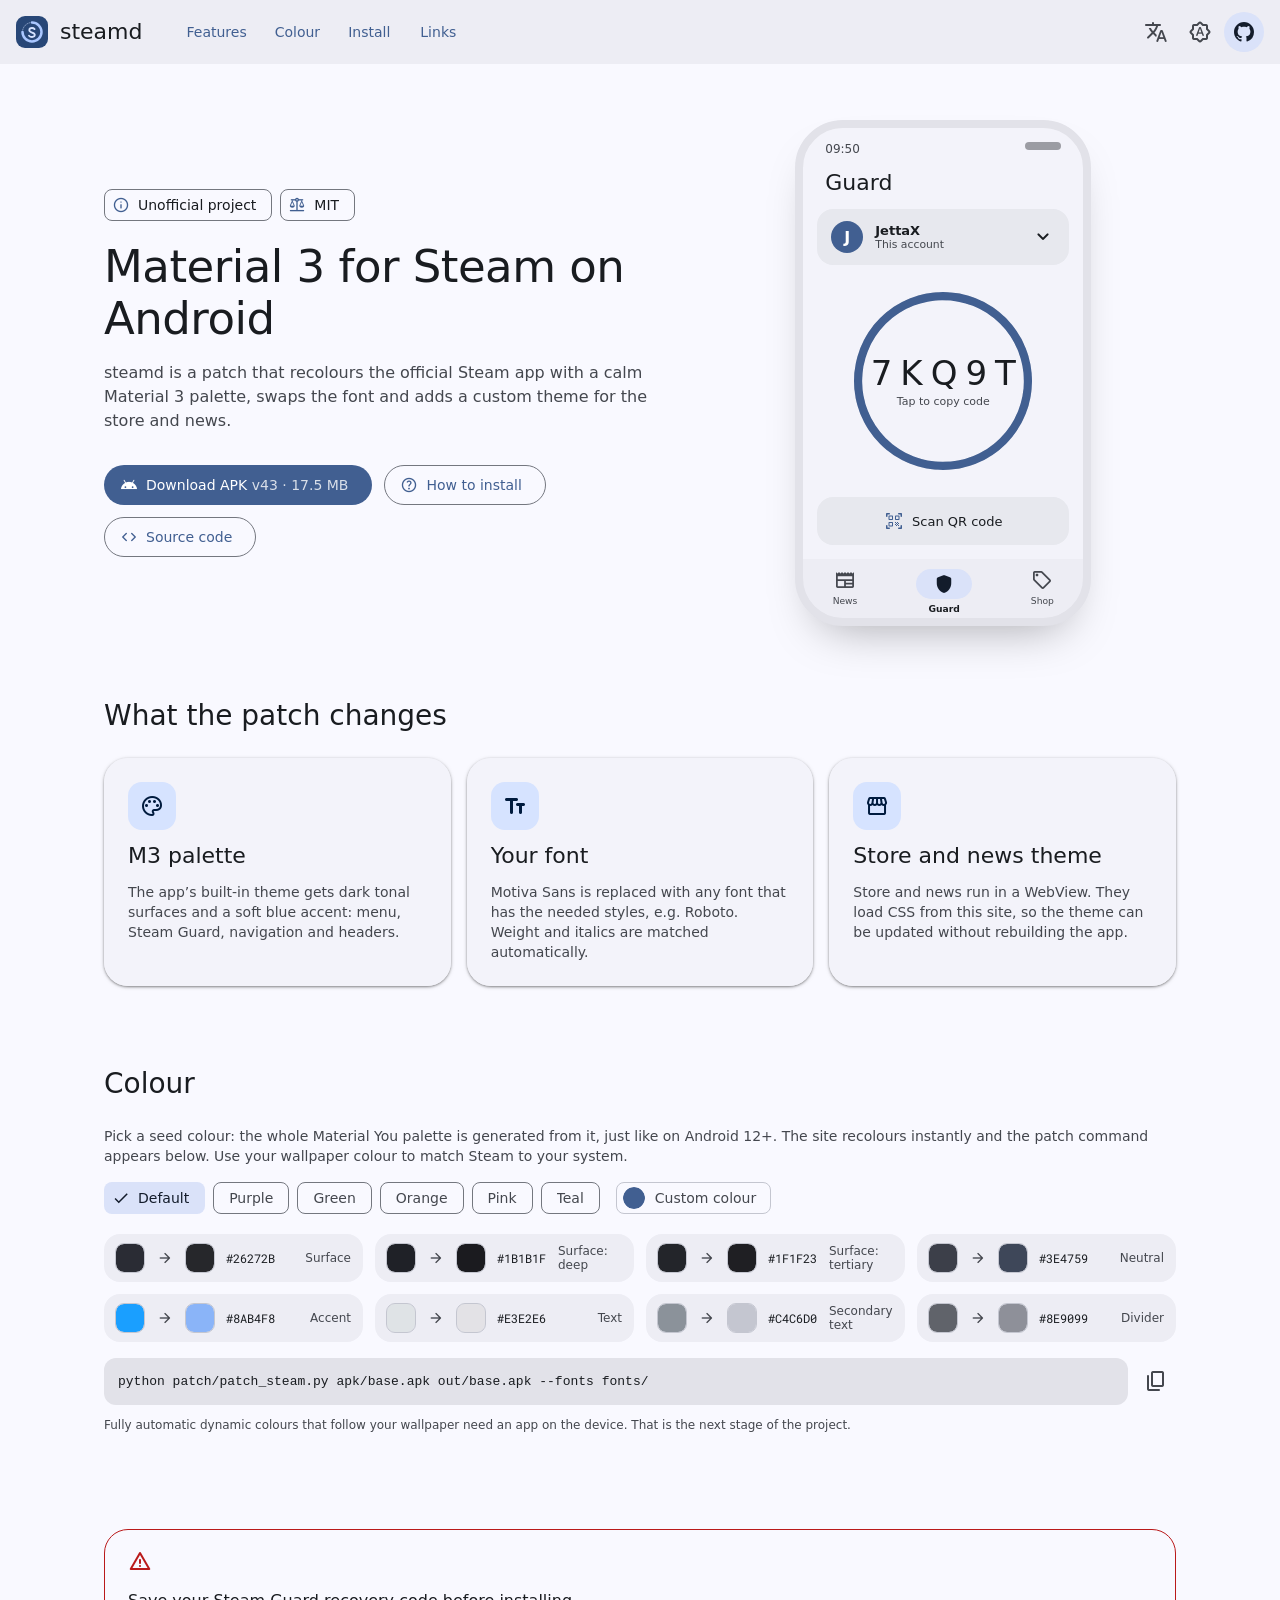
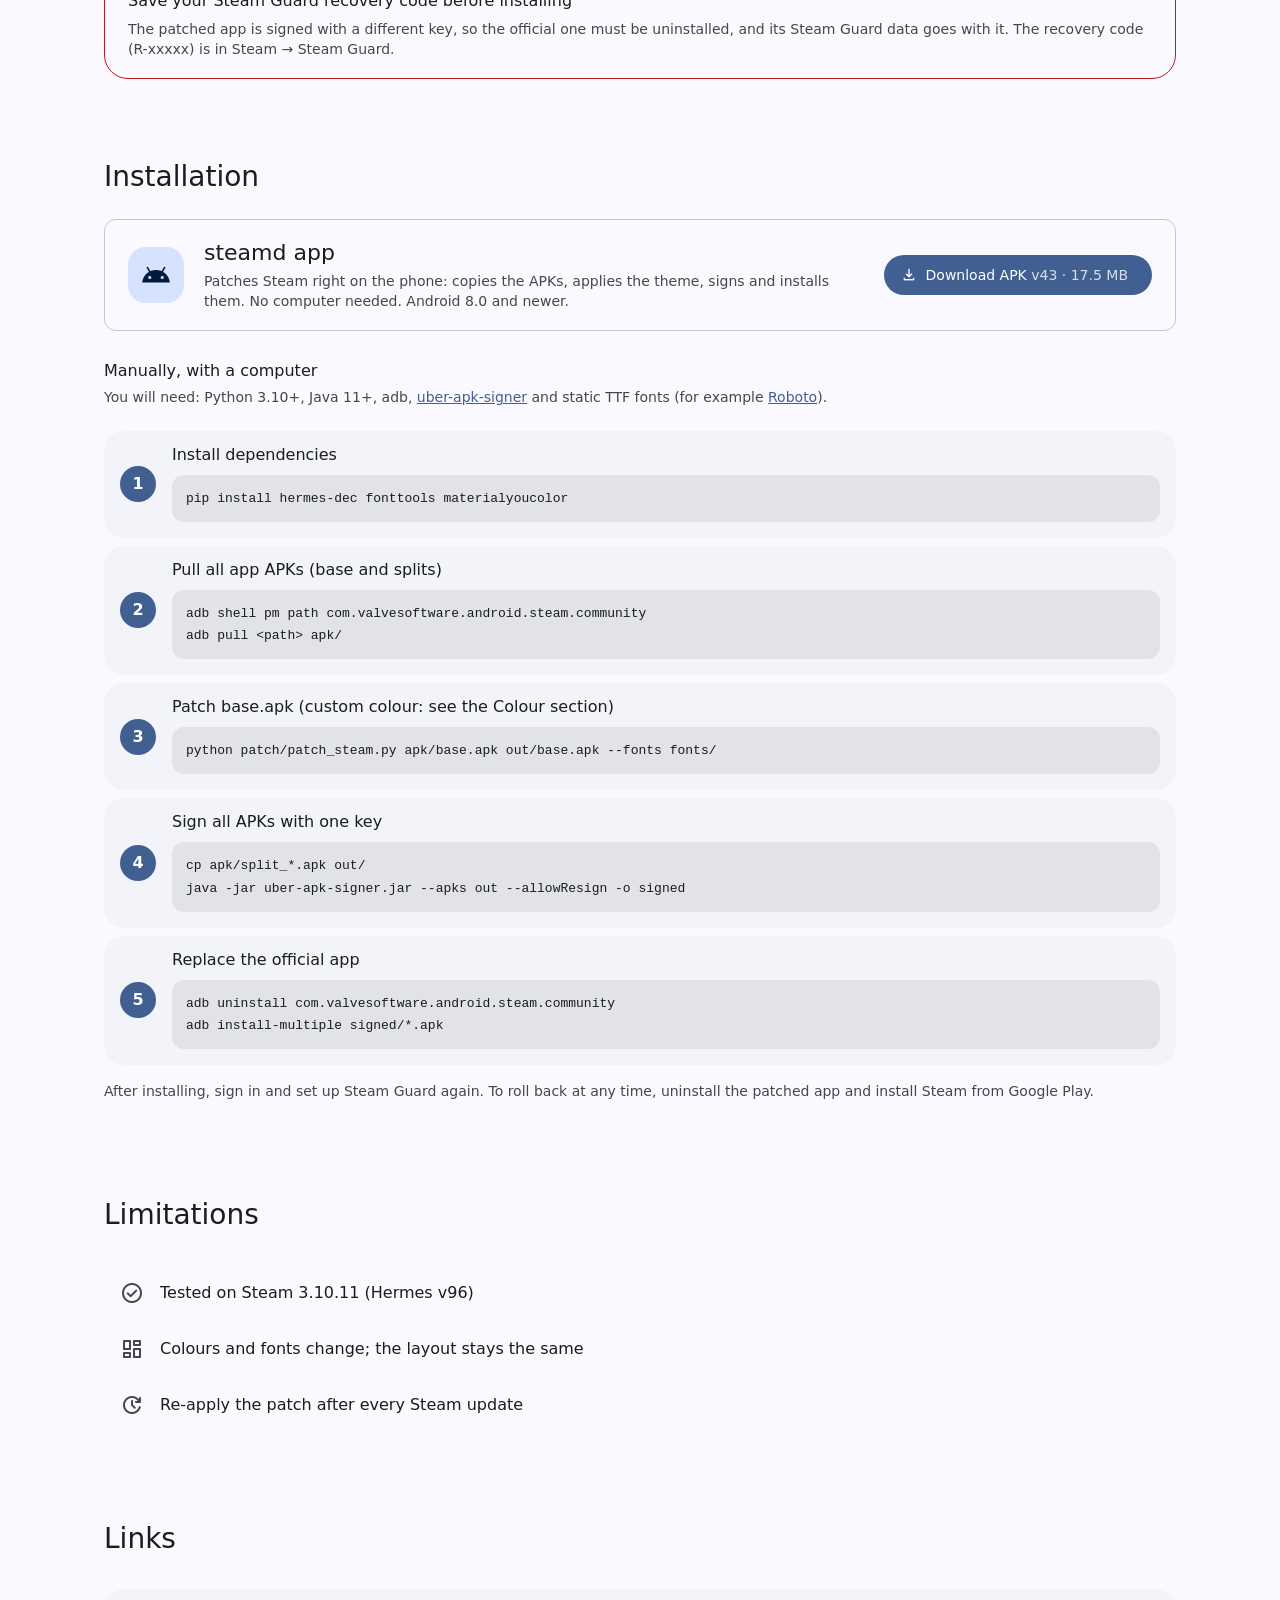
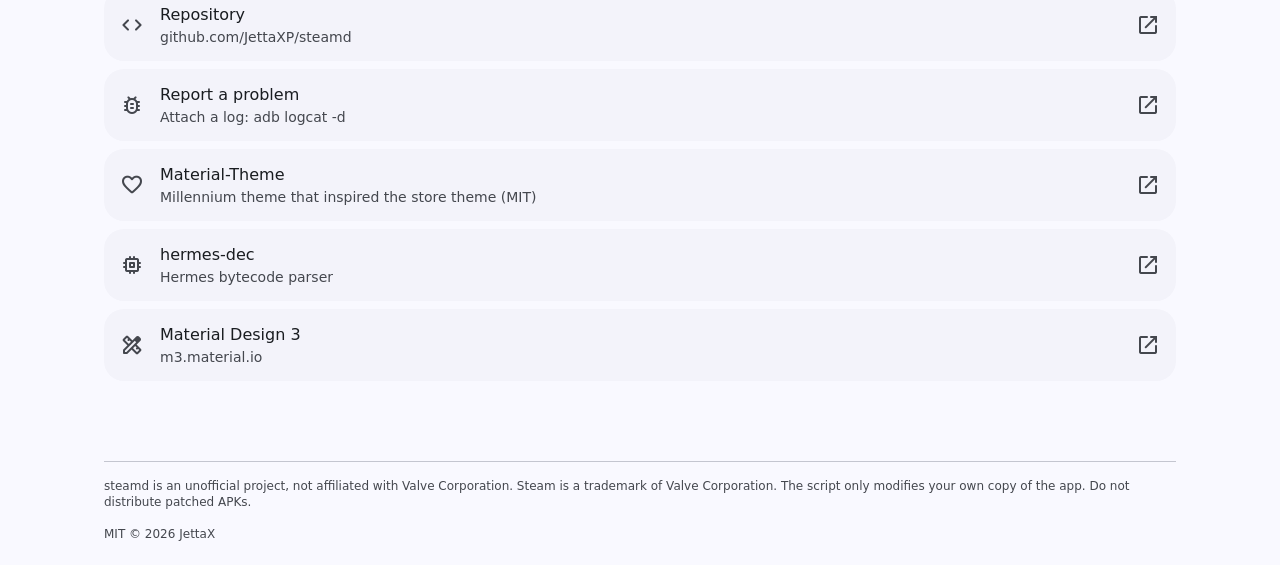
==== commit 76db0a4e: "Site: APK download button with CI-updated link, robots.txt, sitemap, structured data Co-Authored-By:" ====
--- a/index.html
+++ b/index.html
@@ -8,6 +8,11 @@
   <meta name="theme-color" content="#111318" media="(prefers-color-scheme: dark)">
   <meta name="theme-color" content="#f9f9ff" media="(prefers-color-scheme: light)">
   <link rel="icon" href="assets/icon.svg" type="image/svg+xml">
+  <link rel="canonical" href="https://steamd.jettax.xyz/">
+  <meta name="robots" content="index, follow, max-image-preview:large">
+  <meta name="keywords" content="steamd, Steam, Android, Material 3, Material You, тема, патч, Steam Guard, APK">
+  <script type="application/ld+json">{"@context":"https://schema.org","@type":"SoftwareApplication","name":"steamd","applicationCategory":"UtilitiesApplication","operatingSystem":"Android 8.0+","description":"Неофициальный патч темы Material 3 для Android-приложения Steam: палитра Material You, шрифты и тема магазина.","url":"https://steamd.jettax.xyz/","downloadUrl":"https://github.com/JettaXP/steamd/releases/latest/download/steamd.apk","image":"https://steamd.jettax.xyz/assets/og.png","license":"https://opensource.org/licenses/MIT","offers":{"@type":"Offer","price":"0","priceCurrency":"USD"},"sameAs":["https://github.com/JettaXP/steamd"]}</script>
+  <script type="application/ld+json">{"@context":"https://schema.org","@type":"WebSite","name":"steamd","url":"https://steamd.jettax.xyz/"}</script>
   <meta property="og:type" content="website">
   <meta property="og:site_name" content="steamd">
   <meta property="og:url" content="https://steamd.jettax.xyz/">
@@ -88,9 +93,12 @@
           steamd — патч, который перекрашивает официальное приложение Steam в спокойную палитру Material 3, меняет шрифт и подключает свою тему для магазина и новостей.
         </p>
         <div class="actions">
-          <md-filled-button href="#install">
-            <md-icon slot="icon">download</md-icon><span data-i18n="hero.install">Как установить</span>
+          <md-filled-button data-apk href="https://github.com/JettaXP/steamd/releases/latest/download/steamd.apk">
+            <md-icon slot="icon">android</md-icon><span data-i18n="hero.apk">Скачать APK</span> <span class="apk-meta"></span>
           </md-filled-button>
+          <md-outlined-button href="#install">
+            <md-icon slot="icon">help</md-icon><span data-i18n="hero.install">Как установить</span>
+          </md-outlined-button>
           <md-outlined-button href="https://github.com/JettaXP/steamd" target="_blank">
             <md-icon slot="icon">code</md-icon><span data-i18n="hero.source">Исходный код</span>
           </md-outlined-button>
@@ -179,6 +187,17 @@
 
     <section id="install" class="section">
       <h2 class="md-typescale-headline-medium" data-i18n="install.title">Установка</h2>
+      <md-outlined-card class="apk-card">
+        <div class="apk-icon"><md-icon>android</md-icon></div>
+        <div class="apk-text">
+          <h3 class="md-typescale-title-large" data-i18n="apk.title">Приложение steamd</h3>
+          <p class="md-typescale-body-medium" data-i18n="apk.text">Патчит Steam прямо на телефоне: копирует APK, применяет тему, подписывает и устанавливает. Компьютер не нужен. Android 8.0 и новее.</p>
+        </div>
+        <md-filled-button data-apk href="https://github.com/JettaXP/steamd/releases/latest/download/steamd.apk">
+          <md-icon slot="icon">download</md-icon><span data-i18n="apk.download">Скачать APK</span> <span class="apk-meta"></span>
+        </md-filled-button>
+      </md-outlined-card>
+      <h3 class="md-typescale-title-medium manual-title" data-i18n="install.manual">Вручную, через компьютер</h3>
       <p class="md-typescale-body-medium muted">
         <span data-i18n="install.req">Понадобятся:</span>
         Python 3.10+, Java 11+, adb, <a href="https://github.com/patrickfav/uber-apk-signer/releases" target="_blank">uber-apk-signer</a>
--- a/assets/site.css
+++ b/assets/site.css
@@ -280,3 +280,13 @@
   .phone { width: 100%; max-width: 280px; }
   .hero h1 { font-size: 36px; line-height: 44px; }
 }
+
+.apk-meta { opacity: .8; font-variant-numeric: tabular-nums; }
+.apk-meta:empty { display: none; }
+.apk-card { display: flex; flex-direction: row; align-items: center; gap: 20px; padding: 20px 24px; margin: 16px 0 28px; flex-wrap: wrap; }
+.apk-icon { width: 56px; height: 56px; border-radius: 18px; display: grid; place-items: center; background: var(--md-sys-color-primary-container); color: var(--md-sys-color-on-primary-container); flex: none; }
+.apk-icon md-icon { font-size: 30px; --md-icon-size: 30px; }
+.apk-text { flex: 1 1 260px; min-width: 0; }
+.apk-text h3 { margin: 0 0 4px; }
+.apk-text p { margin: 0; color: var(--md-sys-color-on-surface-variant); }
+.manual-title { margin: 8px 0 4px; }
